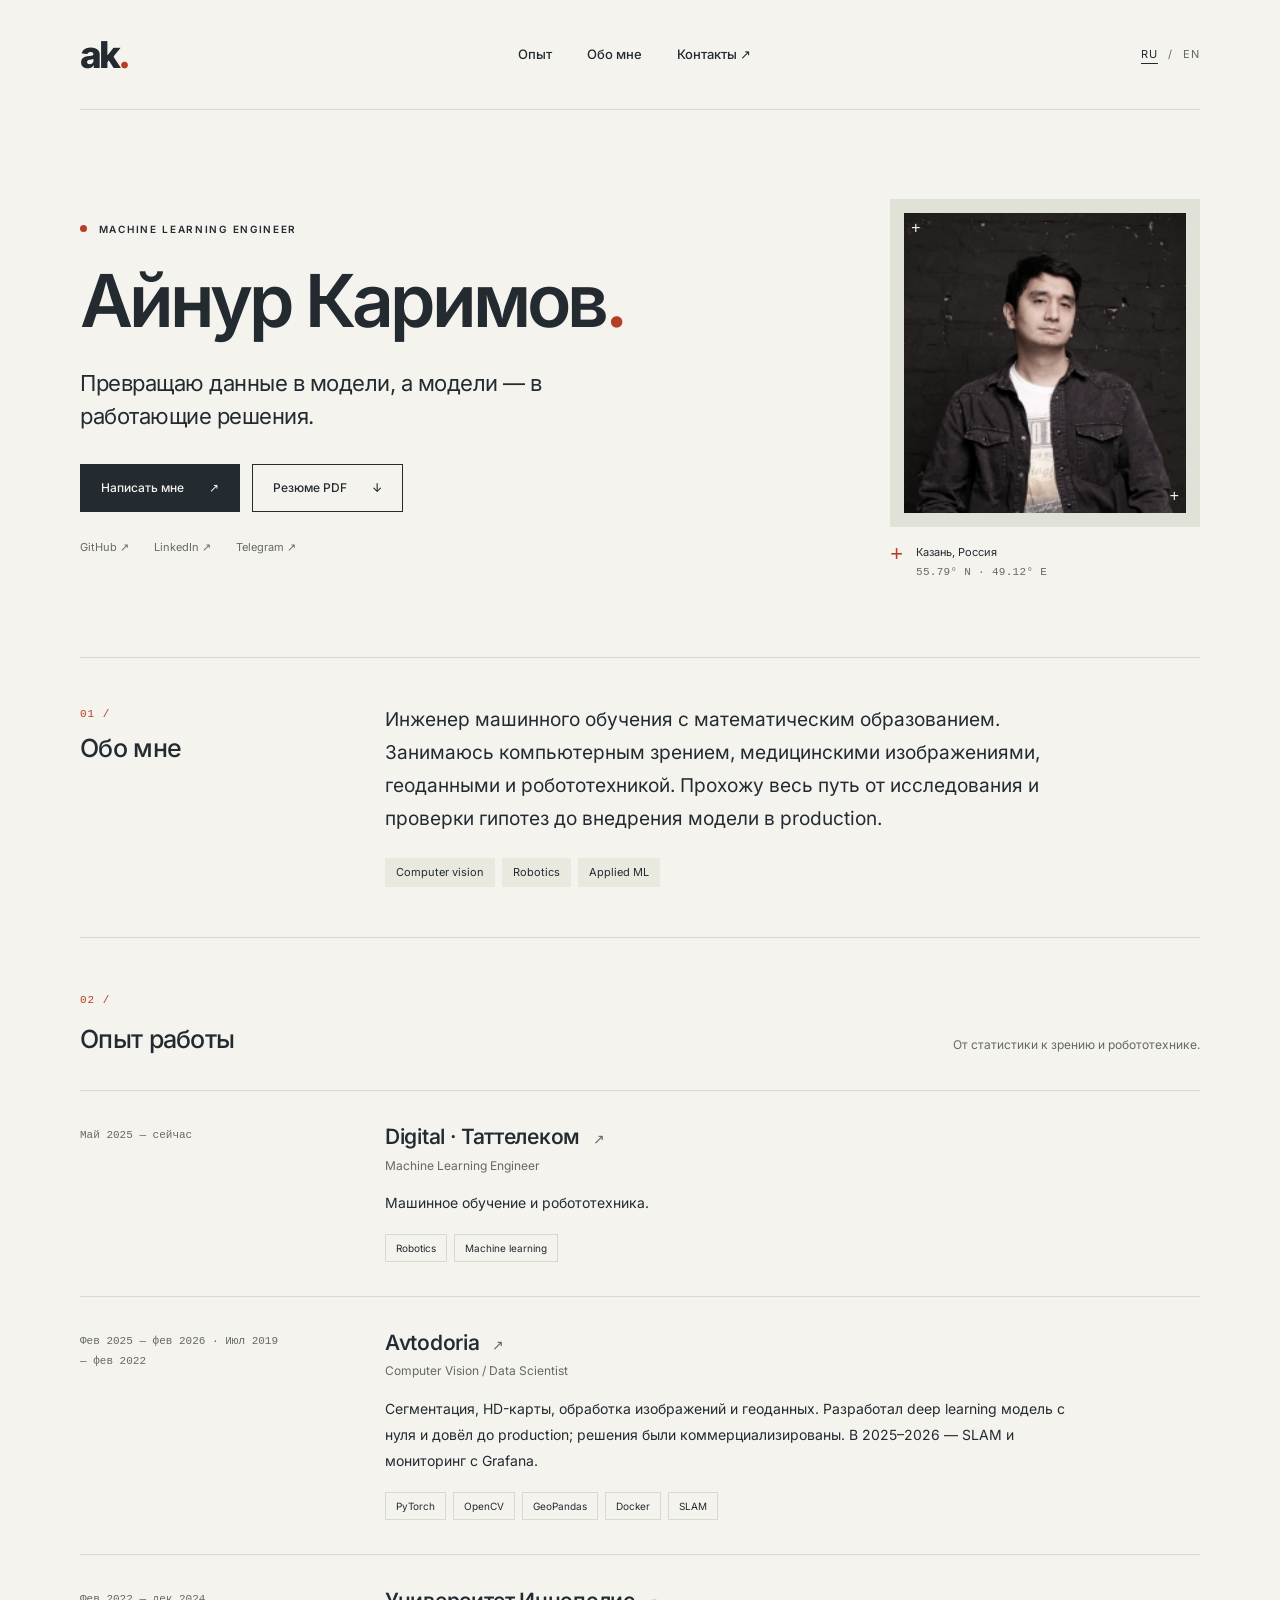
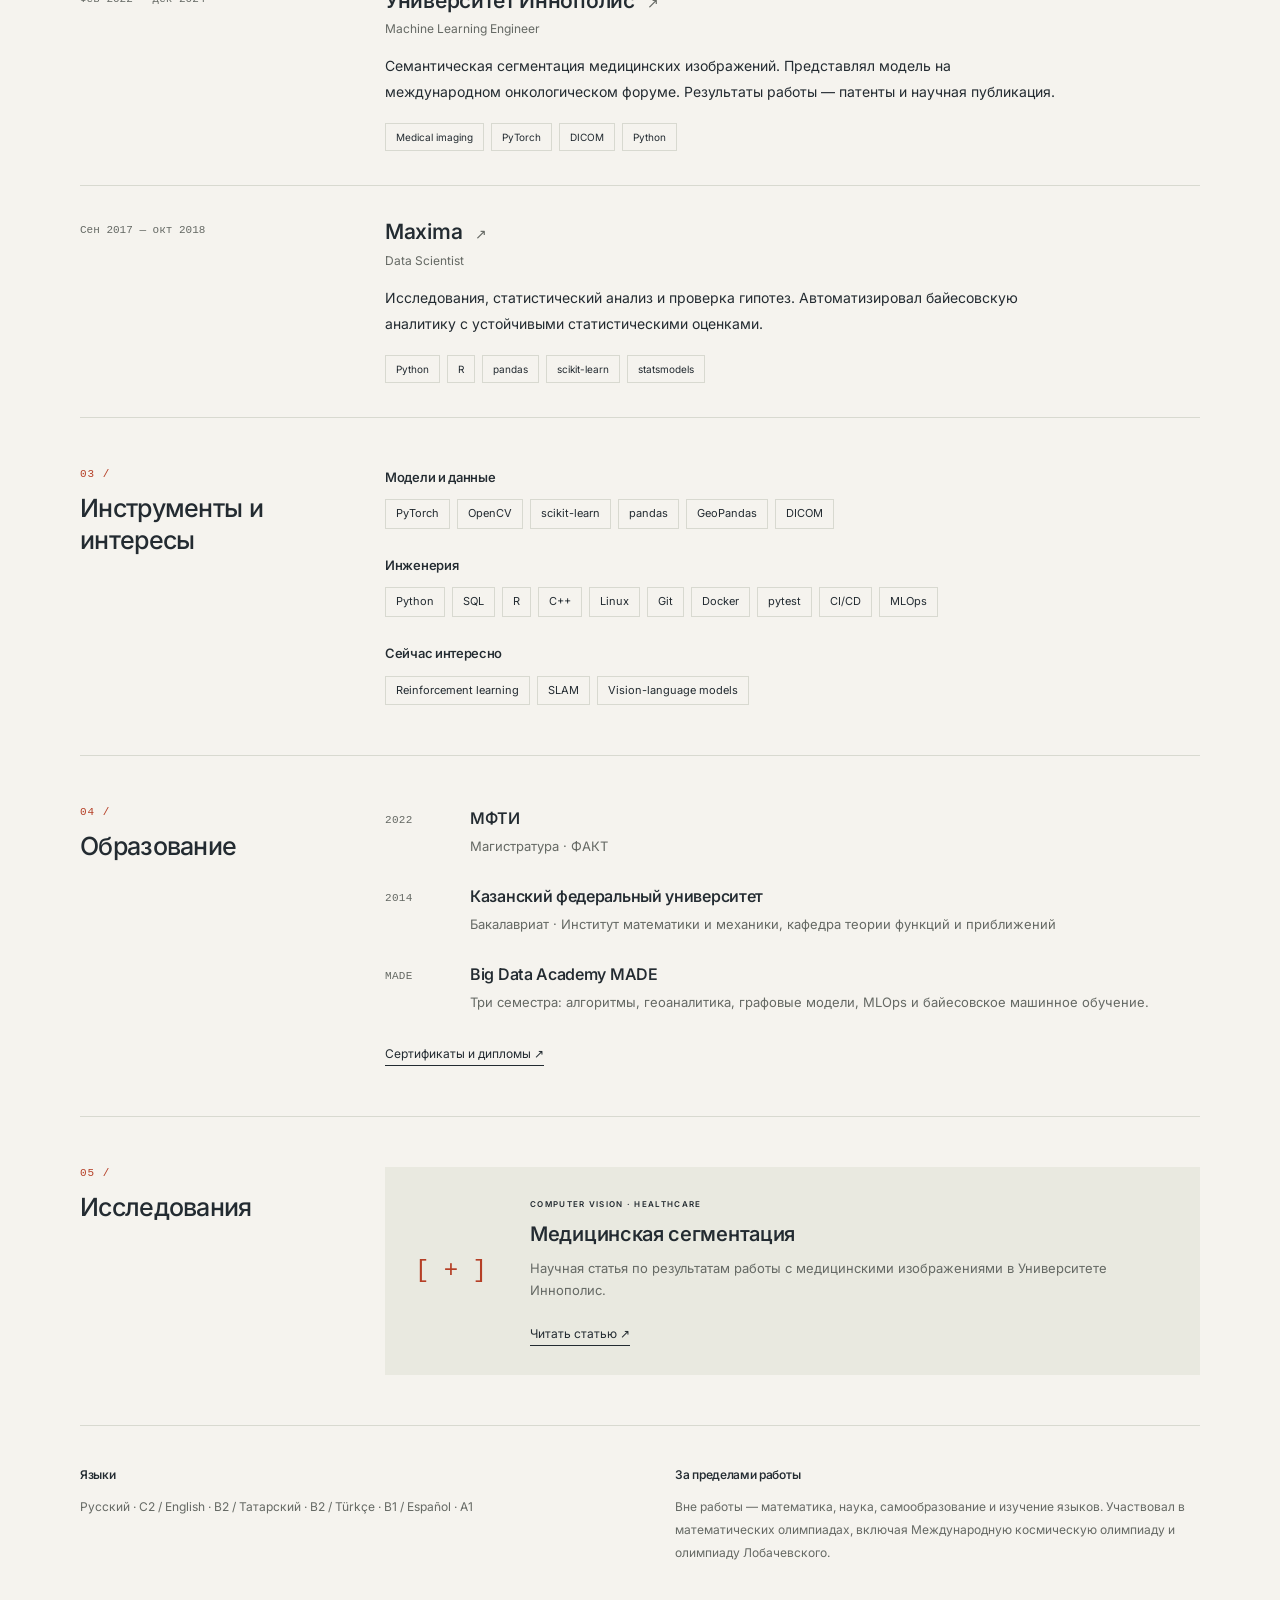
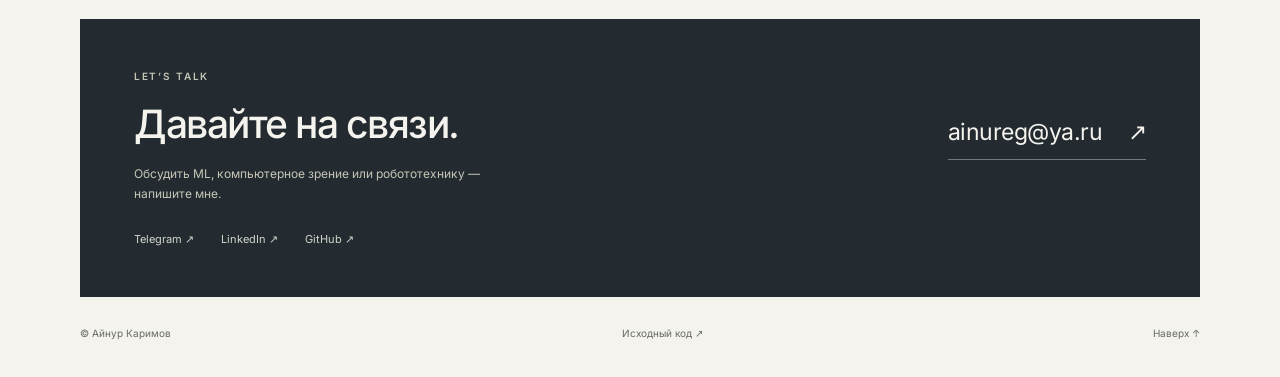
==== index.html @ de77611e "Add bilingual resume website and GitHub Pages deployment" ====
<!doctype html>
<html lang="ru">
<head>
  <meta charset="utf-8">
  <meta name="viewport" content="width=device-width, initial-scale=1">
  <title>Айнур Каримов — Machine Learning Engineer</title>
  <meta name="description" content="Инженер машинного обучения с математическим образованием. Занимаюсь компьютерным зрением, медицинскими изображениями, геоданными и робототехникой. Прохожу весь путь от исследования и проверки гипотез до внедрения модели в production.">
  <meta name="theme-color" content="#f5f3ee">
  <meta property="og:type" content="profile">
  <meta property="og:title" content="Айнур Каримов — Machine Learning Engineer">
  <meta property="og:description" content="Превращаю данные в модели, а модели — в работающие решения.">
  <meta property="og:image" content="https://ainureg.github.io/cv/assets/portrait.jpeg">
  <link rel="icon" href="./assets/favicon.svg" type="image/svg+xml">
  <link rel="alternate" hreflang="ru" href="https://ainureg.github.io/cv/">
  <link rel="alternate" hreflang="en" href="https://ainureg.github.io/cv/en/">
  <link rel="stylesheet" href="./styles.css">
</head>
<body id="top">
  <a class="skip-link" href="#main">Обо мне ↓</a>
  <header class="header wrap">
    <a href="./" class="wordmark" aria-label="Айнур Каримов">ak<span>.</span></a>
    <nav aria-label="Обо мне"><a href="#experience">Опыт</a><a href="#about">Обо мне</a><a href="#contact">Контакты <span aria-hidden="true">↗︎</span></a></nav>
    <div class="language"><a href="./" lang="ru" aria-current="page">RU</a><span>/</span><a href="./en/" lang="en" >EN</a></div>
  </header>
  <main id="main" class="wrap">
    <section class="hero" aria-labelledby="hero-title">
      <div class="hero-main"><p class="eyebrow"><span class="dot"></span> MACHINE LEARNING ENGINEER</p>
        <h1 id="hero-title">Айнур Каримов<span class="accent">.</span></h1>
        <p class="intro">Превращаю данные в модели, а модели — в работающие решения.</p>
        <div class="hero-actions"><a class="button primary" href="mailto:ainureg@ya.ru">Написать мне <span aria-hidden="true">↗︎</span></a><a class="button secondary" href="./assets/ainur-karimov-cv.pdf" download>Резюме PDF <span aria-hidden="true">↓</span></a></div>
        <div class="hero-links"><a href="https://github.com/ainureg" target="_blank" rel="noopener noreferrer">GitHub ↗︎</a><a href="https://www.linkedin.com/in/ainurkarimov" target="_blank" rel="noopener noreferrer">LinkedIn ↗︎</a><a href="https://t.me/ainureg" target="_blank" rel="noopener noreferrer">Telegram ↗︎</a></div>
      </div>
      <figure class="portrait"><div class="portrait-image"><img src="./assets/portrait.jpeg" alt="Айнур Каримов" width="240" height="229" fetchpriority="high"></div><figcaption><span class="small-cross" aria-hidden="true">+</span><span>Казань, Россия</span><span class="mono">55.79° N · 49.12° E</span></figcaption></figure>
    </section>
    <section class="about section-row" id="about"><div class="section-label"><span class="section-number">01 /</span><h2>Обо мне</h2></div><div><p class="about-text">Инженер машинного обучения с математическим образованием. Занимаюсь компьютерным зрением, медицинскими изображениями, геоданными и робототехникой. Прохожу весь путь от исследования и проверки гипотез до внедрения модели в production.</p><div class="tags focus-tags"><span class="tag">Computer vision</span><span class="tag">Robotics</span><span class="tag">Applied ML</span></div></div></section>
    <section class="experience" id="experience"><div class="section-heading"><div><span class="section-number">02 /</span><h2>Опыт работы</h2></div><p>От статистики к зрению и робототехнике.</p></div><div class="jobs"><article class="job">
      <div class="job-date">Май 2025 — сейчас</div>
      <div class="job-body"><h3><a href="https://tattelecom.digital/" target="_blank" rel="noopener noreferrer">Digital · Таттелеком <span aria-hidden="true">↗︎</span></a></h3>
      <p class="role">Machine Learning Engineer</p><p class="job-text">Машинное обучение и робототехника.</p>
      <div class="tags"><span class="tag">Robotics</span><span class="tag">Machine learning</span></div></div></article><article class="job">
      <div class="job-date">Фев 2025 — фев 2026 · Июл 2019 — фев 2022</div>
      <div class="job-body"><h3><a href="https://avtodoria.ru/" target="_blank" rel="noopener noreferrer">Avtodoria <span aria-hidden="true">↗︎</span></a></h3>
      <p class="role">Computer Vision / Data Scientist</p><p class="job-text">Сегментация, HD-карты, обработка изображений и геоданных. Разработал deep learning модель с нуля и довёл до production; решения были коммерциализированы. В 2025–2026 — SLAM и мониторинг с Grafana.</p>
      <div class="tags"><span class="tag">PyTorch</span><span class="tag">OpenCV</span><span class="tag">GeoPandas</span><span class="tag">Docker</span><span class="tag">SLAM</span></div></div></article><article class="job">
      <div class="job-date">Фев 2022 — дек 2024</div>
      <div class="job-body"><h3><a href="https://innopolis.university/en/" target="_blank" rel="noopener noreferrer">Университет Иннополис <span aria-hidden="true">↗︎</span></a></h3>
      <p class="role">Machine Learning Engineer</p><p class="job-text">Семантическая сегментация медицинских изображений. Представлял модель на международном онкологическом форуме. Результаты работы — патенты и научная публикация.</p>
      <div class="tags"><span class="tag">Medical imaging</span><span class="tag">PyTorch</span><span class="tag">DICOM</span><span class="tag">Python</span></div></div></article><article class="job">
      <div class="job-date">Сен 2017 — окт 2018</div>
      <div class="job-body"><h3><a href="http://maxima.life/" target="_blank" rel="noopener noreferrer">Maxima <span aria-hidden="true">↗︎</span></a></h3>
      <p class="role">Data Scientist</p><p class="job-text">Исследования, статистический анализ и проверка гипотез. Автоматизировал байесовскую аналитику с устойчивыми статистическими оценками.</p>
      <div class="tags"><span class="tag">Python</span><span class="tag">R</span><span class="tag">pandas</span><span class="tag">scikit-learn</span><span class="tag">statsmodels</span></div></div></article></div></section>
    <section class="section-row skills"><div class="section-label"><span class="section-number">03 /</span><h2>Инструменты и интересы</h2></div><div><div class="skill-group"><h3>Модели и данные</h3><div class="tags"><span class="tag">PyTorch</span><span class="tag">OpenCV</span><span class="tag">scikit-learn</span><span class="tag">pandas</span><span class="tag">GeoPandas</span><span class="tag">DICOM</span></div></div><div class="skill-group"><h3>Инженерия</h3><div class="tags"><span class="tag">Python</span><span class="tag">SQL</span><span class="tag">R</span><span class="tag">C++</span><span class="tag">Linux</span><span class="tag">Git</span><span class="tag">Docker</span><span class="tag">pytest</span><span class="tag">CI/CD</span><span class="tag">MLOps</span></div></div><div class="skill-group"><h3>Сейчас интересно</h3><div class="tags"><span class="tag">Reinforcement learning</span><span class="tag">SLAM</span><span class="tag">Vision-language models</span></div></div></div></section>
    <section class="section-row education"><div class="section-label"><span class="section-number">04 /</span><h2>Образование</h2></div><div><article class="education-item"><span class="mono">2022</span><div><h3>МФТИ</h3><p>Магистратура · ФАКТ</p></div></article><article class="education-item"><span class="mono">2014</span><div><h3>Казанский федеральный университет</h3><p>Бакалавриат · Институт математики и механики, кафедра теории функций и приближений</p></div></article><article class="education-item"><span class="mono">MADE</span><div><h3>Big Data Academy MADE</h3><p>Три семестра: алгоритмы, геоаналитика, графовые модели, MLOps и байесовское машинное обучение.</p></div></article><a class="text-link" href="https://yadi.sk/d/aSyzcZ44-_l-8w?w=1" target="_blank" rel="noopener noreferrer">Сертификаты и дипломы ↗︎</a></div></section>
    <section class="section-row research"><div class="section-label"><span class="section-number">05 /</span><h2>Исследования</h2></div><a class="research-card" href="https://www.mdpi.com/2077-0383/15/9/3370" target="_blank" rel="noopener noreferrer"><div class="research-symbol" aria-hidden="true">[ + ]</div><div><p class="eyebrow">COMPUTER VISION · HEALTHCARE</p><h3>Медицинская сегментация</h3><p>Научная статья по результатам работы с медицинскими изображениями в Университете Иннополис.</p><span class="text-link">Читать статью ↗︎</span></div></a></section>
    <section class="personal"><div><h3>Языки</h3><p>Русский · C2 / English · B2 / Татарский · B2 / Türkçe · B1 / Español · A1</p></div><div><h3>За пределами работы</h3><p>Вне работы — математика, наука, самообразование и изучение языков. Участвовал в математических олимпиадах, включая Международную космическую олимпиаду и олимпиаду Лобачевского.</p></div></section>
    <section class="contact" id="contact"><div><p class="eyebrow">LET’S TALK</p><h2>Давайте на связи.</h2><p>Обсудить ML, компьютерное зрение или робототехнику — напишите мне.</p></div><a class="contact-email" href="mailto:ainureg@ya.ru">ainureg@ya.ru <span aria-hidden="true">↗︎</span></a><div class="contact-socials"><a href="https://t.me/ainureg" target="_blank" rel="noopener noreferrer">Telegram ↗︎</a><a href="https://www.linkedin.com/in/ainurkarimov" target="_blank" rel="noopener noreferrer">LinkedIn ↗︎</a><a href="https://github.com/ainureg" target="_blank" rel="noopener noreferrer">GitHub ↗︎</a></div></section>
  </main>
  <footer class="footer wrap"><span>© Айнур Каримов</span><a href="https://github.com/ainureg/cv" target="_blank" rel="noopener noreferrer">Исходный код ↗︎</a><a href="#top">Наверх ↑</a></footer>
</body>
</html>
---- styles.css ----
@font-face{font-family:Inter;src:url('./assets/inter-latin.woff2') format('woff2');font-style:normal;font-weight:100 900;font-display:swap;unicode-range:U+0000-00FF,U+0131,U+0152-0153,U+02BB-02BC,U+02C6,U+02DA,U+02DC,U+0304,U+0308,U+0329,U+2000-206F,U+20AC,U+2122,U+2191,U+2193,U+2212,U+2215,U+FEFF,U+FFFD}
@font-face{font-family:Inter;src:url('./assets/inter-cyrillic.woff2') format('woff2');font-style:normal;font-weight:100 900;font-display:swap;unicode-range:U+0301,U+0400-045F,U+0490-0491,U+04B0-04B1,U+2116}
:root{--paper:#f5f3ee;--ink:#232b31;--muted:#656964;--line:#d8d9d0;--accent:#b53f26;--panel:#e9e9e0}*{box-sizing:border-box}html{scroll-behavior:smooth;scroll-padding-top:30px}body{margin:0;background:var(--paper);color:var(--ink);font-family:Inter,Arial,sans-serif;font-size:15px;line-height:1.7;-webkit-font-smoothing:antialiased}a{color:inherit;text-decoration:none}a:focus-visible{outline:2px solid var(--accent);outline-offset:6px}a:hover{color:var(--accent)}::selection{background:#e5c7ad}.wrap{width:min(1120px,calc(100% - 100px));margin-inline:auto}.header{height:110px;display:flex;align-items:center;justify-content:space-between;border-bottom:1px solid var(--line)}.wordmark{font-size:37px;font-weight:800;letter-spacing:-3px;line-height:1}.wordmark span{color:var(--accent)}nav{display:flex;gap:35px;font-size:13px;font-weight:500}.language{display:flex;gap:10px;font-size:11px;letter-spacing:1px;color:var(--muted)}.language [aria-current]{color:var(--ink);border-bottom:1px solid var(--ink)}.hero{display:grid;grid-template-columns:1fr 310px;gap:90px;padding:84px 0 74px;align-items:center}.eyebrow{font-size:10px;font-weight:600;letter-spacing:1.7px;line-height:1.8;margin:0 0 25px}.dot{display:inline-block;background:var(--accent);width:7px;height:7px;border-radius:50%;margin-right:7px;vertical-align:1px}h1{font-size:clamp(48px,5.7vw,78px);line-height:1.05;font-weight:600;letter-spacing:-4px;max-width:620px;margin:0 0 28px}.accent{color:var(--accent)}.intro{font-size:22px;line-height:1.5;letter-spacing:-.5px;max-width:510px;margin:0 0 31px}.hero-actions{display:flex;gap:12px}.button{display:inline-flex;align-items:center;justify-content:space-between;gap:25px;min-height:48px;padding:10px 20px;font-size:12px;font-weight:500;border:1px solid var(--ink)}.primary{background:var(--ink);color:var(--paper)}.primary:hover{background:var(--accent);border-color:var(--accent);color:white}.secondary:hover{border-color:var(--accent)}.hero-links{display:flex;gap:25px;margin-top:26px;font-size:11px;color:var(--muted)}figure{margin:0}.portrait{position:relative;margin-top:5px}.portrait-image{padding:14px;background:#e0e1d7;position:relative}.portrait-image:before,.portrait-image:after{content:'+';position:absolute;color:var(--paper);font:16px monospace;z-index:1}.portrait-image:before{top:21px;left:21px}.portrait-image:after{right:21px;bottom:21px}.portrait img{width:100%;height:300px;display:block;object-fit:cover;object-position:center;filter:saturate(.55)}figcaption{display:grid;grid-template-columns:18px 1fr;gap:0 8px;font-size:11px;padding-top:16px;line-height:1.8}.small-cross{grid-row:span 2;font:22px monospace;color:var(--accent)}.mono{font-family:'Courier New',monospace;font-size:11px;letter-spacing:.3px;color:var(--muted)}.section-row{display:grid;grid-template-columns:250px 1fr;gap:55px;padding:50px 0;border-top:1px solid var(--line)}.section-label{display:flex;flex-direction:column;align-items:flex-start;gap:12px}.section-number{font:11px 'Courier New',monospace;letter-spacing:1px;color:var(--accent)}h2{font-size:25px;letter-spacing:-.7px;font-weight:500;line-height:1.3;margin:0}h3{font-weight:550;font-size:18px;line-height:1.5;letter-spacing:-.3px;margin:0}.about-text{font-size:19px;line-height:1.75;margin:-5px 0 22px;max-width:700px}.tags{display:flex;flex-wrap:wrap;gap:7px}.tag{font-size:10px;line-height:1.6;border:1px solid var(--line);padding:5px 10px}.focus-tags .tag{background:var(--panel);border-color:var(--panel);font-size:11px}.section-heading{display:flex;align-items:flex-end;justify-content:space-between;gap:20px;padding:47px 0 35px;border-top:1px solid var(--line)}.section-heading h2{margin-top:12px}.section-heading p{color:var(--muted);font-size:12px;margin:0}.job{display:grid;grid-template-columns:250px 1fr;gap:55px;padding:30px 0 34px;border-top:1px solid var(--line)}.job-date{font-family:'Courier New',monospace;font-size:11px;line-height:1.8;color:var(--muted);padding-top:5px;max-width:210px}.job h3{font-size:21px}.job h3 span{font-size:14px;color:var(--muted);margin-left:8px}.role{font-size:12px;color:var(--muted);margin:3px 0 14px}.job-text{font-size:14px;line-height:1.85;margin:0 0 18px;max-width:680px}.skill-group+.skill-group{margin-top:27px}.skill-group h3{font-size:13px;margin-bottom:12px}.skill-group .tag{font-size:11px}.education-item{display:grid;grid-template-columns:65px 1fr;gap:20px;margin-bottom:27px}.education-item .mono{padding-top:5px}.education-item h3{font-size:16px}.education-item p{font-size:13px;color:var(--muted);margin:5px 0 0}.text-link{font-size:12px;border-bottom:1px solid var(--ink);padding-bottom:4px}.research-card{display:grid;grid-template-columns:90px 1fr;gap:25px;background:var(--panel);padding:30px}.research-card:hover{color:inherit;outline:1px solid var(--muted)}.research-symbol{font:24px 'Courier New',monospace;color:var(--accent);align-self:center;white-space:nowrap}.research-card .eyebrow{font-size:8px;letter-spacing:1.3px;margin-bottom:8px}.research-card h3{font-size:20px}.research-card p:not(.eyebrow){font-size:13px;color:var(--muted);margin:8px 0 18px}.personal{border-top:1px solid var(--line);display:grid;grid-template-columns:1fr 1fr;gap:70px;padding:40px 0 55px}.personal h3{font-size:12px}.personal p{font-size:12px;color:var(--muted);line-height:1.9;margin-bottom:0}.contact{background:var(--ink);color:var(--paper);padding:48px 54px;display:grid;grid-template-columns:1fr auto;align-items:center;gap:25px 45px}.contact .eyebrow{color:#c6c6b7;margin-bottom:14px}.contact h2{font-size:39px;letter-spacing:-1.5px}.contact p:not(.eyebrow){font-size:12px;color:#c6c6b7;max-width:390px;margin:14px 0 0}.contact-email{font-size:23px;letter-spacing:-.5px;border-bottom:1px solid #747a7a;padding-bottom:7px}.contact-email:hover{color:#f3ba9d}.contact-email span{margin-left:20px}.contact-socials{grid-column:1 / -1;display:flex;gap:27px;font-size:11px;color:#d3d4cb}.footer{display:flex;justify-content:space-between;padding-block:28px 35px;font-size:10px;color:var(--muted)}.skip-link{position:absolute;top:-100px;left:20px;padding:10px;background:var(--ink);color:white;z-index:2}.skip-link:focus{top:10px}
@media(min-width:1200px){h1{max-width:550px}}
@media(max-width:950px){.wrap{width:calc(100% - 60px)}.hero{grid-template-columns:1fr 250px;gap:40px;padding:60px 0}h1{font-size:58px;letter-spacing:-3px}.intro{font-size:19px}.portrait img{height:270px}.section-row,.job{grid-template-columns:200px 1fr;gap:35px}.contact{padding:35px;grid-template-columns:1fr}.contact-email{justify-self:start}.contact-socials{grid-column:auto}.research-card{grid-template-columns:1fr}.research-symbol{display:none}.section-heading p{max-width:200px;text-align:right}}
@media(max-width:640px){.wrap{width:calc(100% - 40px)}.header{height:80px}nav{gap:16px;font-size:11px}nav a:nth-child(2){display:none}.wordmark{font-size:31px}.language{font-size:10px;gap:6px}.hero{grid-template-columns:1fr;gap:35px;padding:45px 0}.hero-main .eyebrow{font-size:9px}h1{font-size:58px;max-width:370px}.intro{font-size:20px}.hero-actions{gap:8px}.button{font-size:11px;padding:10px 15px;gap:17px}.portrait{display:grid;grid-template-columns:120px 1fr;align-items:end;gap:20px}.portrait-image{padding:6px}.portrait img{height:120px}.portrait-image:before,.portrait-image:after{display:none}figcaption{padding-bottom:8px}.section-row{grid-template-columns:1fr;gap:27px;padding:35px 0}.section-label{flex-direction:row;align-items:baseline;gap:12px}h2{font-size:23px}.about-text{font-size:17px}.section-heading{padding-top:35px;display:block}.section-heading p{text-align:left;margin-top:14px;max-width:none}.job{grid-template-columns:1fr;gap:10px;padding:24px 0}.job-date{max-width:none}.job h3{font-size:20px}.job-text{font-size:13px}.education-item{grid-template-columns:50px 1fr;gap:15px}.research-card{padding:24px}.personal{grid-template-columns:1fr;gap:24px;padding:30px 0 35px}.contact{padding:30px 24px;gap:24px}.contact h2{font-size:34px}.contact-email{font-size:21px}.footer{flex-wrap:wrap;gap:12px;font-size:9px}.hero-links{gap:22px}}
@media(prefers-reduced-motion:reduce){html{scroll-behavior:auto}}
@media print{body{background:white;font-size:11px}.wrap{width:100%}.header,.hero-actions,.hero-links,.language,.footer,.contact,.skip-link{display:none}.hero{padding:10px 0 25px;grid-template-columns:1fr 160px;gap:25px}h1{font-size:40px}.intro{font-size:16px}.portrait img{height:150px}.section-row,.job{grid-template-columns:160px 1fr;gap:20px;padding:20px 0}.section-heading{padding:20px 0}.section-heading p{display:none}.about-text{font-size:13px}.job{break-inside:avoid}.job-text{font-size:11px}.research-card{padding:15px}.personal{padding:20px 0}h2{font-size:20px}.tag{font-size:9px;padding:2px 6px}}
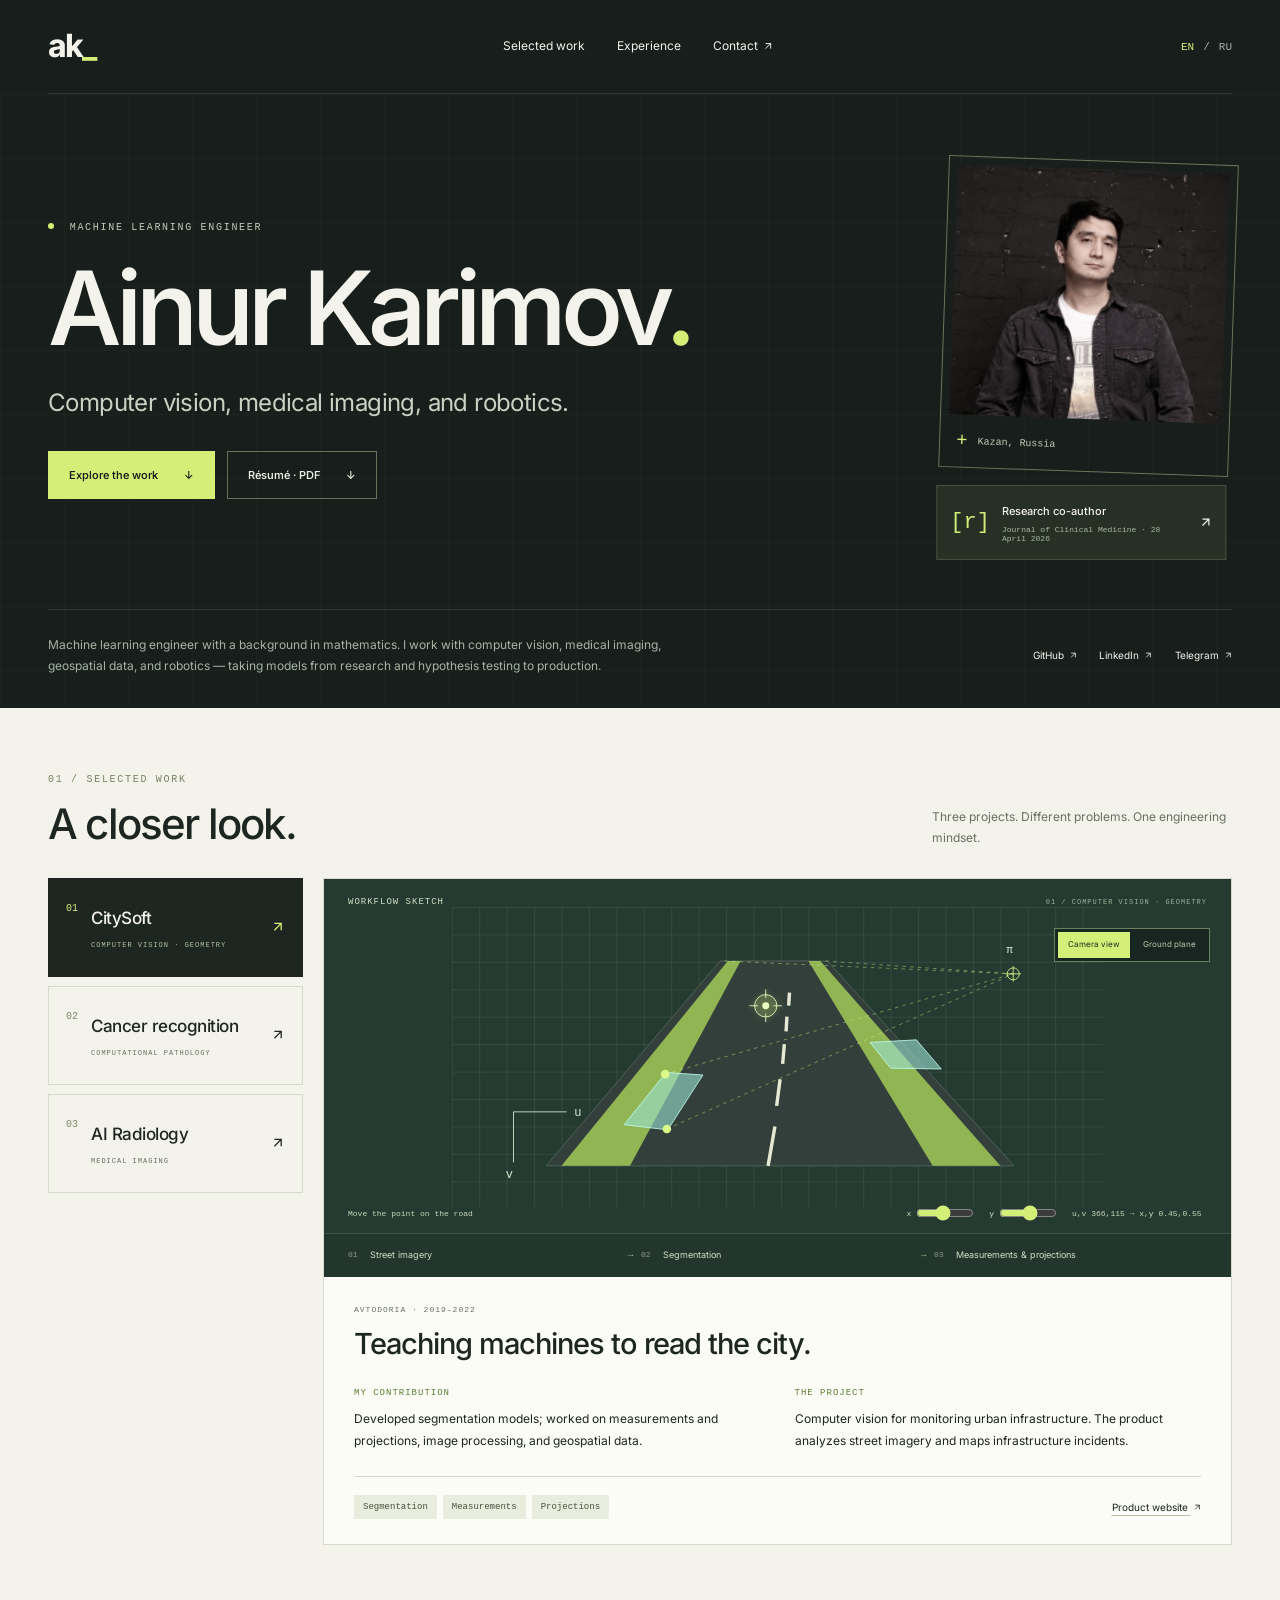
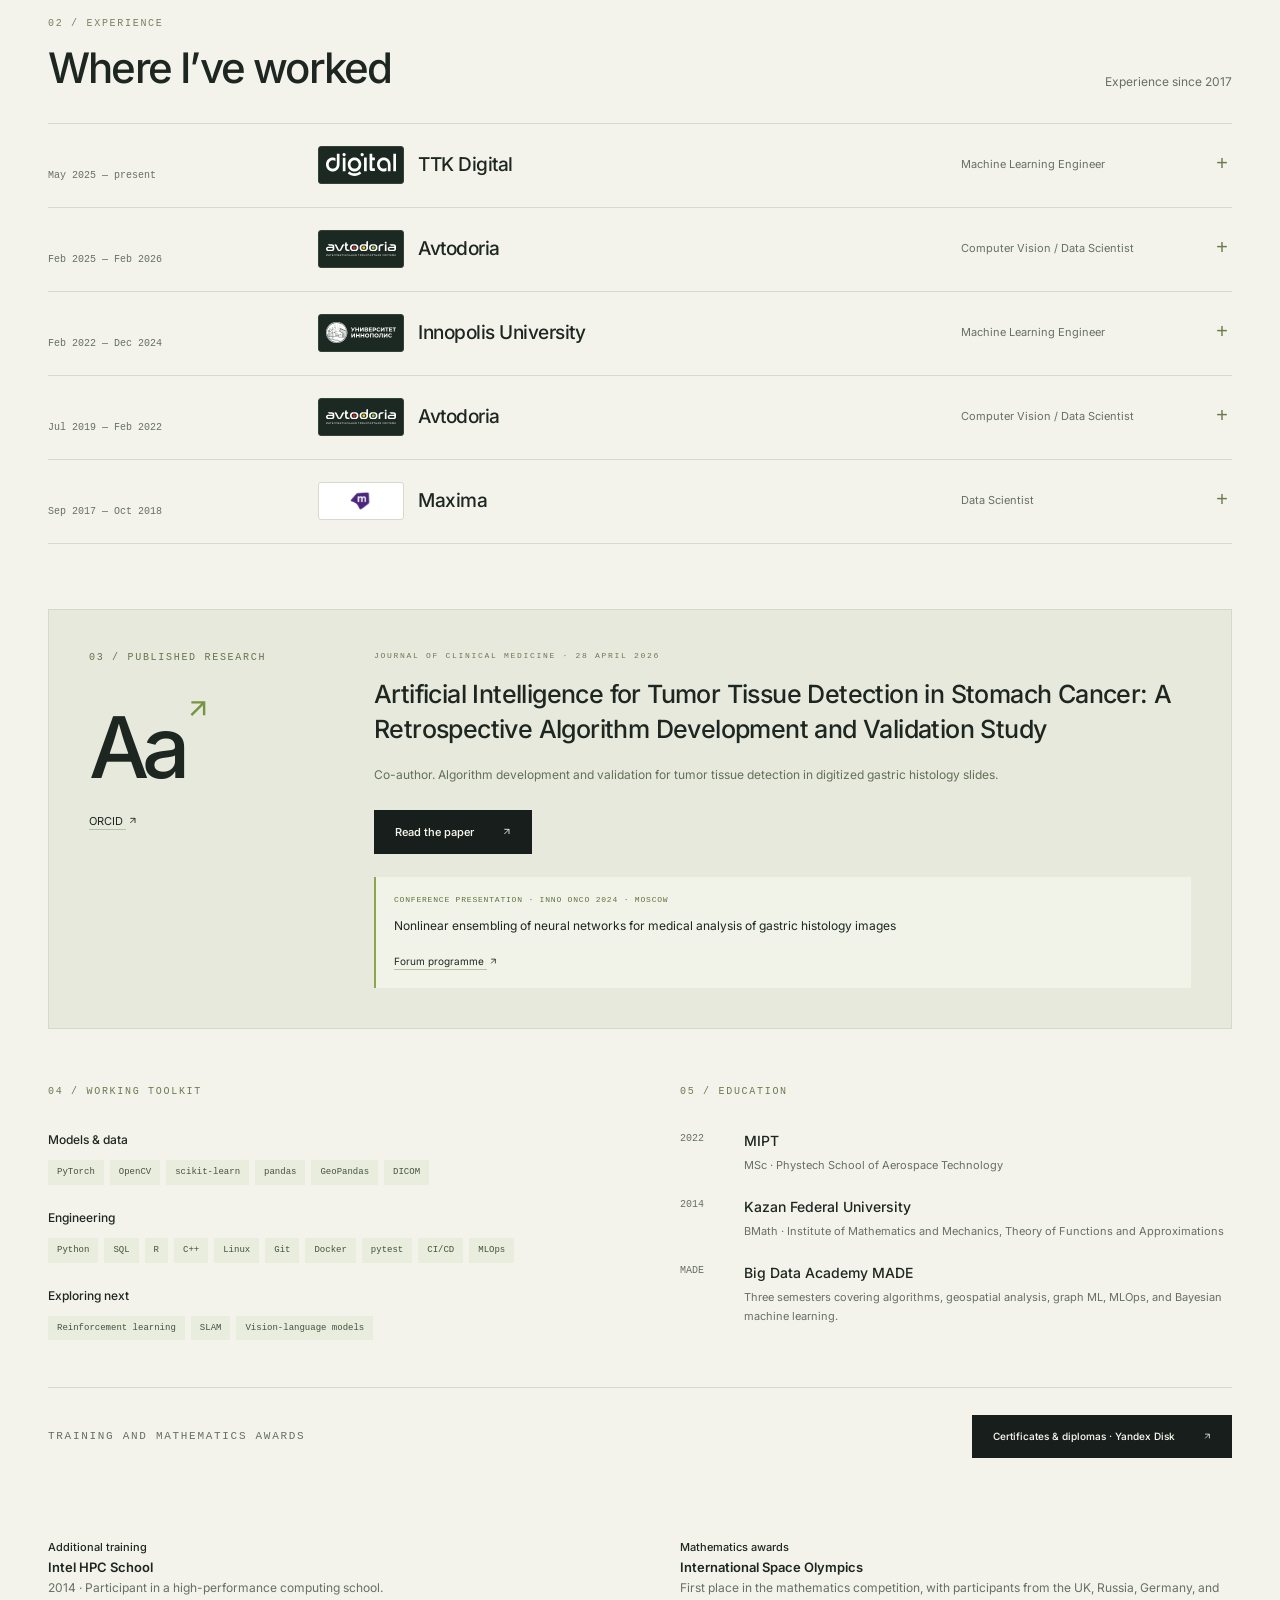
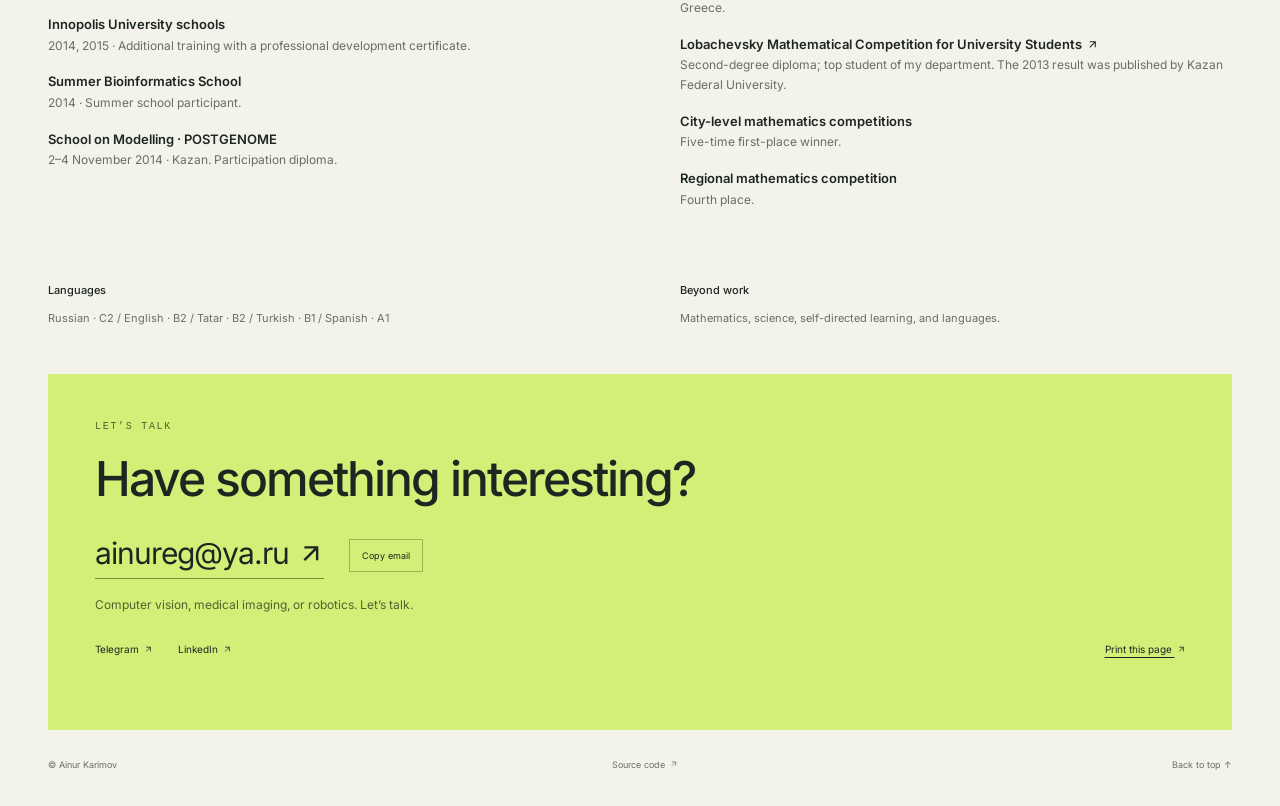
==== commit 7866af45: "Publish resume from d42f089e06e77a5aed71e868e08172740fb66063" ====
--- a/index.html
+++ b/index.html
@@ -1,61 +1,74 @@
 <!doctype html>
-<html lang="ru">
+<html lang="en">
 <head>
-  <meta charset="utf-8">
-  <meta name="viewport" content="width=device-width, initial-scale=1">
-  <title>Айнур Каримов — Machine Learning Engineer</title>
-  <meta name="description" content="Инженер машинного обучения с математическим образованием. Занимаюсь компьютерным зрением, медицинскими изображениями, геоданными и робототехникой. Прохожу весь путь от исследования и проверки гипотез до внедрения модели в production.">
-  <meta name="theme-color" content="#f5f3ee">
-  <meta property="og:type" content="profile">
-  <meta property="og:title" content="Айнур Каримов — Machine Learning Engineer">
-  <meta property="og:description" content="Превращаю данные в модели, а модели — в работающие решения.">
-  <meta property="og:image" content="https://ainureg.github.io/cv/assets/portrait.jpeg">
-  <link rel="icon" href="./assets/favicon.svg" type="image/svg+xml">
-  <link rel="alternate" hreflang="ru" href="https://ainureg.github.io/cv/">
-  <link rel="alternate" hreflang="en" href="https://ainureg.github.io/cv/en/">
-  <link rel="stylesheet" href="./styles.css">
+  <meta charset="utf-8"><meta name="viewport" content="width=device-width, initial-scale=1">
+  <title>Ainur Karimov — Machine Learning Engineer</title><meta name="description" content="Machine learning engineer with a background in mathematics. I work with computer vision, medical imaging, geospatial data, and robotics — taking models from research and hypothesis testing to production."><meta name="theme-color" content="#171e1b">
+  <meta property="og:type" content="profile"><meta property="og:title" content="Ainur Karimov — Machine Learning Engineer"><meta property="og:description" content="Computer vision, medical imaging, and robotics."><meta property="og:image" content="https://ainureg.github.io/cv/assets/portrait.jpeg">
+  <link rel="icon" href="./assets/favicon.svg" type="image/svg+xml"><link rel="canonical" href="https://ainureg.github.io/cv/">
+  <link rel="alternate" hreflang="x-default" href="https://ainureg.github.io/cv/"><link rel="alternate" hreflang="en" href="https://ainureg.github.io/cv/"><link rel="alternate" hreflang="ru" href="https://ainureg.github.io/cv/ru/">
+  <link rel="stylesheet" href="./styles.css"><script src="./app.js" defer></script>
 </head>
 <body id="top">
-  <a class="skip-link" href="#main">Обо мне ↓</a>
-  <header class="header wrap">
-    <a href="./" class="wordmark" aria-label="Айнур Каримов">ak<span>.</span></a>
-    <nav aria-label="Обо мне"><a href="#experience">Опыт</a><a href="#about">Обо мне</a><a href="#contact">Контакты <span aria-hidden="true">↗︎</span></a></nav>
-    <div class="language"><a href="./" lang="ru" aria-current="page">RU</a><span>/</span><a href="./en/" lang="en" >EN</a></div>
-  </header>
-  <main id="main" class="wrap">
-    <section class="hero" aria-labelledby="hero-title">
-      <div class="hero-main"><p class="eyebrow"><span class="dot"></span> MACHINE LEARNING ENGINEER</p>
-        <h1 id="hero-title">Айнур Каримов<span class="accent">.</span></h1>
-        <p class="intro">Превращаю данные в модели, а модели — в работающие решения.</p>
-        <div class="hero-actions"><a class="button primary" href="mailto:ainureg@ya.ru">Написать мне <span aria-hidden="true">↗︎</span></a><a class="button secondary" href="./assets/ainur-karimov-cv.pdf" download>Резюме PDF <span aria-hidden="true">↓</span></a></div>
-        <div class="hero-links"><a href="https://github.com/ainureg" target="_blank" rel="noopener noreferrer">GitHub ↗︎</a><a href="https://www.linkedin.com/in/ainurkarimov" target="_blank" rel="noopener noreferrer">LinkedIn ↗︎</a><a href="https://t.me/ainureg" target="_blank" rel="noopener noreferrer">Telegram ↗︎</a></div>
-      </div>
-      <figure class="portrait"><div class="portrait-image"><img src="./assets/portrait.jpeg" alt="Айнур Каримов" width="240" height="229" fetchpriority="high"></div><figcaption><span class="small-cross" aria-hidden="true">+</span><span>Казань, Россия</span><span class="mono">55.79° N · 49.12° E</span></figcaption></figure>
-    </section>
-    <section class="about section-row" id="about"><div class="section-label"><span class="section-number">01 /</span><h2>Обо мне</h2></div><div><p class="about-text">Инженер машинного обучения с математическим образованием. Занимаюсь компьютерным зрением, медицинскими изображениями, геоданными и робототехникой. Прохожу весь путь от исследования и проверки гипотез до внедрения модели в production.</p><div class="tags focus-tags"><span class="tag">Computer vision</span><span class="tag">Robotics</span><span class="tag">Applied ML</span></div></div></section>
-    <section class="experience" id="experience"><div class="section-heading"><div><span class="section-number">02 /</span><h2>Опыт работы</h2></div><p>От статистики к зрению и робототехнике.</p></div><div class="jobs"><article class="job">
-      <div class="job-date">Май 2025 — сейчас</div>
-      <div class="job-body"><h3><a href="https://tattelecom.digital/" target="_blank" rel="noopener noreferrer">Digital · Таттелеком <span aria-hidden="true">↗︎</span></a></h3>
-      <p class="role">Machine Learning Engineer</p><p class="job-text">Машинное обучение и робототехника.</p>
-      <div class="tags"><span class="tag">Robotics</span><span class="tag">Machine learning</span></div></div></article><article class="job">
-      <div class="job-date">Фев 2025 — фев 2026 · Июл 2019 — фев 2022</div>
-      <div class="job-body"><h3><a href="https://avtodoria.ru/" target="_blank" rel="noopener noreferrer">Avtodoria <span aria-hidden="true">↗︎</span></a></h3>
-      <p class="role">Computer Vision / Data Scientist</p><p class="job-text">Сегментация, HD-карты, обработка изображений и геоданных. Разработал deep learning модель с нуля и довёл до production; решения были коммерциализированы. В 2025–2026 — SLAM и мониторинг с Grafana.</p>
-      <div class="tags"><span class="tag">PyTorch</span><span class="tag">OpenCV</span><span class="tag">GeoPandas</span><span class="tag">Docker</span><span class="tag">SLAM</span></div></div></article><article class="job">
-      <div class="job-date">Фев 2022 — дек 2024</div>
-      <div class="job-body"><h3><a href="https://innopolis.university/en/" target="_blank" rel="noopener noreferrer">Университет Иннополис <span aria-hidden="true">↗︎</span></a></h3>
-      <p class="role">Machine Learning Engineer</p><p class="job-text">Семантическая сегментация медицинских изображений. Представлял модель на международном онкологическом форуме. Результаты работы — патенты и научная публикация.</p>
-      <div class="tags"><span class="tag">Medical imaging</span><span class="tag">PyTorch</span><span class="tag">DICOM</span><span class="tag">Python</span></div></div></article><article class="job">
-      <div class="job-date">Сен 2017 — окт 2018</div>
-      <div class="job-body"><h3><a href="http://maxima.life/" target="_blank" rel="noopener noreferrer">Maxima <span aria-hidden="true">↗︎</span></a></h3>
-      <p class="role">Data Scientist</p><p class="job-text">Исследования, статистический анализ и проверка гипотез. Автоматизировал байесовскую аналитику с устойчивыми статистическими оценками.</p>
-      <div class="tags"><span class="tag">Python</span><span class="tag">R</span><span class="tag">pandas</span><span class="tag">scikit-learn</span><span class="tag">statsmodels</span></div></div></article></div></section>
-    <section class="section-row skills"><div class="section-label"><span class="section-number">03 /</span><h2>Инструменты и интересы</h2></div><div><div class="skill-group"><h3>Модели и данные</h3><div class="tags"><span class="tag">PyTorch</span><span class="tag">OpenCV</span><span class="tag">scikit-learn</span><span class="tag">pandas</span><span class="tag">GeoPandas</span><span class="tag">DICOM</span></div></div><div class="skill-group"><h3>Инженерия</h3><div class="tags"><span class="tag">Python</span><span class="tag">SQL</span><span class="tag">R</span><span class="tag">C++</span><span class="tag">Linux</span><span class="tag">Git</span><span class="tag">Docker</span><span class="tag">pytest</span><span class="tag">CI/CD</span><span class="tag">MLOps</span></div></div><div class="skill-group"><h3>Сейчас интересно</h3><div class="tags"><span class="tag">Reinforcement learning</span><span class="tag">SLAM</span><span class="tag">Vision-language models</span></div></div></div></section>
-    <section class="section-row education"><div class="section-label"><span class="section-number">04 /</span><h2>Образование</h2></div><div><article class="education-item"><span class="mono">2022</span><div><h3>МФТИ</h3><p>Магистратура · ФАКТ</p></div></article><article class="education-item"><span class="mono">2014</span><div><h3>Казанский федеральный университет</h3><p>Бакалавриат · Институт математики и механики, кафедра теории функций и приближений</p></div></article><article class="education-item"><span class="mono">MADE</span><div><h3>Big Data Academy MADE</h3><p>Три семестра: алгоритмы, геоаналитика, графовые модели, MLOps и байесовское машинное обучение.</p></div></article><a class="text-link" href="https://yadi.sk/d/aSyzcZ44-_l-8w?w=1" target="_blank" rel="noopener noreferrer">Сертификаты и дипломы ↗︎</a></div></section>
-    <section class="section-row research"><div class="section-label"><span class="section-number">05 /</span><h2>Исследования</h2></div><a class="research-card" href="https://www.mdpi.com/2077-0383/15/9/3370" target="_blank" rel="noopener noreferrer"><div class="research-symbol" aria-hidden="true">[ + ]</div><div><p class="eyebrow">COMPUTER VISION · HEALTHCARE</p><h3>Медицинская сегментация</h3><p>Научная статья по результатам работы с медицинскими изображениями в Университете Иннополис.</p><span class="text-link">Читать статью ↗︎</span></div></a></section>
-    <section class="personal"><div><h3>Языки</h3><p>Русский · C2 / English · B2 / Татарский · B2 / Türkçe · B1 / Español · A1</p></div><div><h3>За пределами работы</h3><p>Вне работы — математика, наука, самообразование и изучение языков. Участвовал в математических олимпиадах, включая Международную космическую олимпиаду и олимпиаду Лобачевского.</p></div></section>
-    <section class="contact" id="contact"><div><p class="eyebrow">LET’S TALK</p><h2>Давайте на связи.</h2><p>Обсудить ML, компьютерное зрение или робототехнику — напишите мне.</p></div><a class="contact-email" href="mailto:ainureg@ya.ru">ainureg@ya.ru <span aria-hidden="true">↗︎</span></a><div class="contact-socials"><a href="https://t.me/ainureg" target="_blank" rel="noopener noreferrer">Telegram ↗︎</a><a href="https://www.linkedin.com/in/ainurkarimov" target="_blank" rel="noopener noreferrer">LinkedIn ↗︎</a><a href="https://github.com/ainureg" target="_blank" rel="noopener noreferrer">GitHub ↗︎</a></div></section>
+  <a class="skip-link" href="#main">Profile ↓</a>
+  <div class="header-shell">
+    <header class="header wrap"><a href="./" class="wordmark" aria-label="Ainur Karimov">ak<span>_</span></a><nav aria-label="Profile"><a href="#projects">Selected work</a><a href="#experience">Experience</a><a href="#contact">Contact <svg class="external-arrow" viewBox="0 0 16 16" aria-hidden="true" focusable="false"><path d="M4 12 12 4M4 4h8v8"/></svg></a></nav><div class="language"><a href="./" lang="en" hreflang="en" aria-current="page">EN</a><span>/</span><a href="./ru/" lang="ru" hreflang="ru">RU</a></div></header>
+  </div>
+  <main id="main">
+  <div class="hero-shell">
+      <section class="hero wrap" aria-labelledby="hero-title"><div class="hero-main"><p class="eyebrow"><span class="dot"></span> Machine Learning Engineer</p><h1 id="hero-title">Ainur Karimov<span class="accent">.</span></h1><p class="intro">Computer vision, medical imaging, and robotics.</p><div class="hero-actions"><a class="button primary" href="#projects">Explore the work <span aria-hidden="true">↓</span></a><a class="button secondary" href="./assets/ainur-karimov-cv.pdf" download>Résumé · PDF <span aria-hidden="true">↓</span></a></div></div><aside class="hero-aside"><figure class="portrait"><img src="./assets/portrait.jpeg" alt="Ainur Karimov" width="240" height="229" fetchpriority="high"><figcaption><span class="portrait-corner" aria-hidden="true">+</span><span>Kazan, Russia</span></figcaption></figure><a class="research-badge" href="#research"><span class="badge-icon" aria-hidden="true">[r]</span><span><strong>Research co-author</strong><small>Journal of Clinical Medicine · 28 April 2026</small></span><span aria-hidden="true"><svg class="external-arrow" viewBox="0 0 16 16" aria-hidden="true" focusable="false"><path d="M4 12 12 4M4 4h8v8"/></svg></span></a></aside></section>
+      <div class="hero-bottom wrap"><p>Machine learning engineer with a background in mathematics. I work with computer vision, medical imaging, geospatial data, and robotics — taking models from research and hypothesis testing to production.</p><div class="hero-links"><a href="https://github.com/ainureg" target="_blank" rel="noopener noreferrer">GitHub <svg class="external-arrow" viewBox="0 0 16 16" aria-hidden="true" focusable="false"><path d="M4 12 12 4M4 4h8v8"/></svg></a><a href="https://www.linkedin.com/in/ainurkarimov" target="_blank" rel="noopener noreferrer">LinkedIn <svg class="external-arrow" viewBox="0 0 16 16" aria-hidden="true" focusable="false"><path d="M4 12 12 4M4 4h8v8"/></svg></a><a href="https://t.me/ainureg" target="_blank" rel="noopener noreferrer">Telegram <svg class="external-arrow" viewBox="0 0 16 16" aria-hidden="true" focusable="false"><path d="M4 12 12 4M4 4h8v8"/></svg></a></div></div>
+  </div>
+  <div class="body-content wrap">
+    <section class="projects" id="projects"><div class="section-heading"><div><p class="eyebrow">01 / Selected work</p><h2>A closer look.</h2></div><p>Three projects. Different problems. One engineering mindset.</p></div><div class="case-explorer"><div class="case-tabs" role="tablist" aria-orientation="vertical" aria-label="A closer look."><button type="button" role="tab" id="tab-citysoft" aria-controls="case-citysoft" aria-selected="true" tabindex="0" data-case="citysoft"><span class="case-number">01</span><span><strong>CitySoft</strong><small>COMPUTER VISION · GEOMETRY</small></span><span class="case-arrow" aria-hidden="true"><svg class="external-arrow" viewBox="0 0 16 16" aria-hidden="true" focusable="false"><path d="M4 12 12 4M4 4h8v8"/></svg></span></button><button type="button" role="tab" id="tab-cancer" aria-controls="case-cancer" aria-selected="false" tabindex="-1" data-case="cancer"><span class="case-number">02</span><span><strong>Cancer recognition</strong><small>COMPUTATIONAL PATHOLOGY</small></span><span class="case-arrow" aria-hidden="true"><svg class="external-arrow" viewBox="0 0 16 16" aria-hidden="true" focusable="false"><path d="M4 12 12 4M4 4h8v8"/></svg></span></button><button type="button" role="tab" id="tab-radiology" aria-controls="case-radiology" aria-selected="false" tabindex="-1" data-case="radiology"><span class="case-number">03</span><span><strong>AI Radiology</strong><small>MEDICAL IMAGING</small></span><span class="case-arrow" aria-hidden="true"><svg class="external-arrow" viewBox="0 0 16 16" aria-hidden="true" focusable="false"><path d="M4 12 12 4M4 4h8v8"/></svg></span></button></div><div class="case-stage"><article class="case-panel" role="tabpanel" id="case-citysoft" aria-labelledby="tab-citysoft" tabindex="0">
+            <div class="case-visual visual-citysoft"><div class="visual-topline"><span>Workflow sketch</span><span class="visual-coordinates" aria-hidden="true">01 / COMPUTER VISION · GEOMETRY</span></div><svg class="work-visual road-visual" viewBox="0 0 760 350" fill="none" aria-hidden="true">
+<defs><pattern id="city-grid" width="32" height="32" patternUnits="userSpaceOnUse"><path d="M32 0H0V32" stroke="#a7bfad" stroke-opacity=".25"/></pattern></defs>
+<rect width="760" height="350" fill="url(#city-grid)"/>
+<g class="camera-scene"><path d="M110 302 313 63H438L656 302Z" fill="#323f3a" stroke="#52695d"/><path d="M128 302 322 63H337L208 302Z" fill="#c6f561" fill-opacity=".65"/><path d="M561 302 416 63H430L640 302Z" fill="#c6f561" fill-opacity=".65"/><path d="M369 302 377 256M379 232 383 201M386 183 388 160M390 145 391 128M393 115 394 100" stroke="#e5e9d4" stroke-width="4"/>
+<path d="m201 254 49-61 43 3-41 64Z" fill="#9ce2d3" fill-opacity=".6" stroke="#bdf9e7"/><path d="m488 158 24 30 59 1-29-34Z" fill="#9ce2d3" fill-opacity=".6" stroke="#bdf9e7"/>
+<path d="M249 195 655 78M251 259 655 78M318 63 655 78M436 63 655 78" stroke="#daf988" stroke-opacity=".5" stroke-dasharray="4 5"/>
+<circle cx="249" cy="195" r="5" fill="#daf988"/><circle cx="251" cy="259" r="5" fill="#daf988"/><circle cx="655" cy="78" r="7" stroke="#daf988"/><path d="M646 78h18m-9-9v18" stroke="#daf988"/>
+<path d="M72 239v59M72 239h62" stroke="#dce8d4"/><text x="63" y="316" fill="#dce8d4" font-size="14" font-family="monospace">v</text><text x="143" y="244" fill="#dce8d4" font-size="14" font-family="monospace">u</text><text x="647" y="54" fill="#dce8d4" font-size="13" font-family="monospace">π</text></g>
+<g class="ground-scene"><path d="M230 35H520V312H230Z" fill="#323f3a" stroke="#52695d"/><path d="M247 35H260V312H247ZM492 35H505V312H492Z" fill="#c6f561" fill-opacity=".65"/><path d="M376 35V312" stroke="#e5e9d4" stroke-dasharray="24 18" stroke-width="4"/><path d="M278 160h44v62h-44ZM433 75h47v36h-47Z" fill="#9ce2d3" fill-opacity=".6" stroke="#bdf9e7"/><path d="M278 242h44m-44-7v14m44-14v14M338 160v62m-7-62h14m-14 62h14" stroke="#daf988"/><text x="286" y="266" fill="#daf988" font-size="14" font-family="monospace">Δx</text><text x="350" y="195" fill="#daf988" font-size="14" font-family="monospace">Δy</text><path d="M72 239v59M72 239h62" stroke="#dce8d4"/><text x="63" y="316" fill="#dce8d4" font-size="14" font-family="monospace">y</text><text x="143" y="244" fill="#dce8d4" font-size="14" font-family="monospace">x</text><path d="M570 170h80m-15-15 15 15-15 15" stroke="#daf988"/><text x="573" y="150" fill="#daf988" font-size="14" font-family="monospace">H(u,v)</text></g>
+<g class="projection-marker" pointer-events="none"><circle r="13" fill="#d4ef78" fill-opacity=".15" stroke="#edffc3"/><circle r="4" fill="#edffc3"/><path d="M-19 0h10m18 0h10M0-19v10m0 18v10" stroke="#edffc3"/></g></svg>
+<div class="view-control" role="group" aria-label="Workflow sketch"><button type="button" aria-pressed="true" data-view="camera">Camera view</button><button type="button" aria-pressed="false" data-view="ground">Ground plane</button></div><div class="projection-controls"><span>Move the point on the road</span><label>x <input type="range" min="0" max="100" value="45" data-axis="x" aria-label="x"></label><label>y <input type="range" min="0" max="100" value="55" data-axis="y" aria-label="y"></label><output class="projection-readout"></output></div><ol class="pipeline"><li><span>01</span>Street imagery</li><li><span>02</span>Segmentation</li><li><span>03</span>Measurements &amp; projections</li></ol></div>
+            <div class="case-content"><p class="eyebrow">Avtodoria · 2019–2022</p><h3>Teaching machines to read the city.</h3><div class="case-columns"><div><h4>My contribution</h4><p>Developed segmentation models; worked on measurements and projections, image processing, and geospatial data.</p></div><div><h4>The project</h4><p>Computer vision for monitoring urban infrastructure. The product analyzes street imagery and maps infrastructure incidents.</p></div></div><div class="case-bottom"><div class="tags"><span class="tag">Segmentation</span><span class="tag">Measurements</span><span class="tag">Projections</span></div><div class="project-links"><a class="project-link" href="https://city-soft.ru/" target="_blank" rel="noopener noreferrer">Product website <span aria-hidden="true"><svg class="external-arrow" viewBox="0 0 16 16" aria-hidden="true" focusable="false"><path d="M4 12 12 4M4 4h8v8"/></svg></span></a></div></div></div></article><article class="case-panel" role="tabpanel" id="case-cancer" aria-labelledby="tab-cancer" tabindex="0" hidden>
+            <div class="case-visual visual-cancer"><div class="visual-topline"><span>Workflow sketch</span><span class="visual-coordinates" aria-hidden="true">02 / COMPUTATIONAL PATHOLOGY</span></div><svg class="work-visual" viewBox="0 0 760 350" fill="none" aria-hidden="true">
+<defs><pattern id="tissue-pattern" width="65" height="57" patternUnits="userSpaceOnUse" patternTransform="rotate(12)"><path d="M8 12C24-7 54 3 55 23S35 50 15 43 0 24 8 12Z" fill="#a38b9e" fill-opacity=".34" stroke="#cca2bf" stroke-opacity=".55"/><ellipse cx="29" cy="22" rx="9" ry="6" fill="#493b54"/></pattern></defs>
+<rect x="54" y="27" width="396" height="284" rx="3" fill="#695767"/><rect x="54" y="27" width="396" height="284" fill="url(#tissue-pattern)"/>
+<path d="m155 76 78-12 62 42 29 77-19 68-95 18-83-42 8-86Z" fill="#d7ef7a" fill-opacity=".18" stroke="#d7ef7a" stroke-width="2"/><path d="M125 70h210v210H125Z" stroke="#ede6da" stroke-opacity=".75" stroke-dasharray="5 6"/>
+<path d="M335 70 505 72M335 280 505 275" stroke="#d4c1d1" stroke-opacity=".6" stroke-dasharray="4 6"/>
+<rect x="505" y="72" width="205" height="205" fill="#302c38" stroke="#b5a0b6"/><path d="m540 118 52-17 58 28 27 62-29 53-62 9-50-35-9-49Z" fill="#d7ef7a" fill-opacity=".35" stroke="#d7ef7a" stroke-width="2"/>
+<path d="M65 38h22M65 38v22M439 38h-22M439 38v22M65 300h22M65 300v-22M439 300h-22M439 300v-22" stroke="#ede6da"/>
+<circle cx="607" cy="176" r="4" fill="#e5f9a0"/><path d="M595 176h24m-12-12v24" stroke="#e5f9a0"/><text x="512" y="302" fill="#e5d9e6" font-size="12" font-family="monospace">f(x) → mask</text>
+</svg>
+<ol class="pipeline"><li><span>01</span>Digitized histology</li><li><span>02</span>Tissue segmentation</li><li><span>03</span>Tumor regions</li></ol></div>
+            <div class="case-content"><p class="eyebrow">Innopolis University · 2022–2024</p><h3>Finding tumor tissue in medical images.</h3><div class="case-columns"><div><h4>My contribution</h4><p>Worked on cancer recognition and semantic segmentation of medical images. Co-authored the study on gastric tumor tissue detection.</p></div><div><h4>The project</h4><p>A research collaboration on recognizing tumor tissue in digitized gastric histology. Published in Journal of Clinical Medicine in 2026.</p></div></div><div class="presentation-note"><p class="presentation-label">Conference presentation · Inno Onco 2024 · Moscow</p><p>Presented the team’s cancer recognition model at Inno Onco 2024, Moscow.</p><a class="text-link" href="https://inno-onco.ru/web/upload/files/forum_programm_2024.pdf#page=5" target="_blank" rel="noopener noreferrer">Forum programme <svg class="external-arrow" viewBox="0 0 16 16" aria-hidden="true" focusable="false"><path d="M4 12 12 4M4 4h8v8"/></svg></a></div><div class="case-bottom"><div class="tags"><span class="tag">Medical imaging</span><span class="tag">Segmentation</span><span class="tag">PyTorch</span></div><div class="project-links"><a class="project-link" href="https://doi.org/10.3390/jcm15093370" target="_blank" rel="noopener noreferrer">Paper · 2026 <span aria-hidden="true"><svg class="external-arrow" viewBox="0 0 16 16" aria-hidden="true" focusable="false"><path d="M4 12 12 4M4 4h8v8"/></svg></span></a><a class="project-link" href="https://www.kazan.kp.ru/online/news/5959878/" target="_blank" rel="noopener noreferrer">Project coverage · 2024 <span aria-hidden="true"><svg class="external-arrow" viewBox="0 0 16 16" aria-hidden="true" focusable="false"><path d="M4 12 12 4M4 4h8v8"/></svg></span></a></div></div></div></article><article class="case-panel" role="tabpanel" id="case-radiology" aria-labelledby="tab-radiology" tabindex="0" hidden>
+            <div class="case-visual visual-radiology"><div class="visual-topline"><span>Workflow sketch</span><span class="visual-coordinates" aria-hidden="true">03 / MEDICAL IMAGING</span></div><svg class="work-visual" viewBox="0 0 760 350" fill="none" aria-hidden="true">
+<defs><pattern id="rad-grid" width="28" height="28" patternUnits="userSpaceOnUse"><path d="M28 0H0V28" stroke="#a0b4d2" stroke-opacity=".12"/></pattern></defs><rect width="760" height="350" fill="url(#rad-grid)"/>
+<rect x="54" y="72" width="195" height="225" rx="4" fill="#1b2938" stroke="#536a7e"/><rect x="76" y="51" width="195" height="225" rx="4" fill="#213244" stroke="#71849b"/><rect x="98" y="30" width="195" height="225" rx="4" fill="#293c50" stroke="#93a9bf"/>
+<ellipse cx="196" cy="138" rx="67" ry="85" stroke="#d1dce0" stroke-width="2"/><path d="M180 81c-31 2-44 62-29 95 10 21 30 12 30-12V99m31-18c31 2 44 62 29 95-10 21-30 12-30-12V99" fill="#95acb7" fill-opacity=".45"/><path d="M196 58v144" stroke="#c3d6e0" stroke-opacity=".5"/>
+<path d="M325 143h103m-15-14 15 14-15 14" stroke="#cce6f6"/><rect x="464" y="49" width="218" height="220" rx="4" fill="#213244" stroke="#93a9bf"/>
+<ellipse cx="573" cy="148" rx="69" ry="82" stroke="#d1dce0" stroke-width="2"/><path d="M557 91c-31 2-44 62-29 95 10 21 30 12 30-12v-65m31-18c31 2 44 62 29 95-10 21-30 12-30-12v-65" fill="#95acb7" fill-opacity=".45"/><path d="m604 145 13 7 2 18-11 11-15-9 1-16Z" fill="#d7ef7a" fill-opacity=".5" stroke="#d7ef7a"/><path d="M608 159h85v-53" stroke="#d7ef7a" stroke-dasharray="3 4"/><circle cx="608" cy="159" r="4" fill="#d7ef7a"/><path d="M573 65v165" stroke="#c3d6e0" stroke-opacity=".5"/><text x="98" y="322" fill="#b9ccda" font-size="12" font-family="monospace">x₁, x₂, … xₙ</text><text x="472" y="305" fill="#b9ccda" font-size="12" font-family="monospace">f(x) → regions</text>
+</svg>
+<ol class="pipeline"><li><span>01</span>Medical images</li><li><span>02</span>Model inference</li><li><span>03</span>Localized findings</li></ol></div>
+            <div class="case-content"><p class="eyebrow">Innopolis University · 2022–2024</p><h3>Medical images. More useful information.</h3><div class="case-columns"><div><h4>My contribution</h4><p>Contributed to selected modeling tasks within the AI Radiology team.</p></div><div><h4>The project</h4><p>A medical image analysis service that helps clinicians identify and localize pathologies.</p></div></div><div class="case-bottom"><div class="tags"><span class="tag">Medical imaging</span><span class="tag">Model development</span></div><div class="project-links"><a class="project-link" href="https://en.innoit.ru/ai-radiology" target="_blank" rel="noopener noreferrer">Product website <span aria-hidden="true"><svg class="external-arrow" viewBox="0 0 16 16" aria-hidden="true" focusable="false"><path d="M4 12 12 4M4 4h8v8"/></svg></span></a></div></div></div></article></div></div></section>
+    <section class="experience" id="experience"><div class="section-heading"><div><p class="eyebrow">02 / Experience</p><h2>Where I’ve worked</h2></div><p>Experience since 2017</p></div><ol class="jobs"><li class="job"><div class="job-date">May 2025 — present</div>
+          <details><summary><span class="job-company"><span class="company-logo" data-theme="dark"><img src="./assets/logos/ttk-digital.svg" alt="" aria-hidden="true" width="72" height="28" loading="lazy"></span><span>TTK Digital</span></span><span class="role">Machine Learning Engineer</span><span class="expand-mark" aria-hidden="true">+</span></summary>
+          <div class="job-detail"><ul class="job-bullets"><li>Work on machine learning and robotics.</li></ul><div class="tags"><span class="tag">Robotics</span><span class="tag">Machine learning</span></div><a class="text-link" href="https://tattelecom.digital/" target="_blank" rel="noopener noreferrer">TTK Digital <svg class="external-arrow" viewBox="0 0 16 16" aria-hidden="true" focusable="false"><path d="M4 12 12 4M4 4h8v8"/></svg></a></div></details></li><li class="job"><div class="job-date">Feb 2025 — Feb 2026</div>
+          <details><summary><span class="job-company"><span class="company-logo" data-theme="dark"><img src="./assets/logos/avtodoria.svg" alt="" aria-hidden="true" width="72" height="28" loading="lazy"></span><span>Avtodoria</span></span><span class="role">Computer Vision / Data Scientist</span><span class="expand-mark" aria-hidden="true">+</span></summary>
+          <div class="job-detail"><ul class="job-bullets"><li>Worked on SLAM and monitoring with Grafana.</li></ul><div class="tags"><span class="tag">SLAM</span><span class="tag">Grafana</span></div><a class="text-link" href="https://avtodoria.ru/" target="_blank" rel="noopener noreferrer">Avtodoria <svg class="external-arrow" viewBox="0 0 16 16" aria-hidden="true" focusable="false"><path d="M4 12 12 4M4 4h8v8"/></svg></a></div></details></li><li class="job"><div class="job-date">Feb 2022 — Dec 2024</div>
+          <details><summary><span class="job-company"><span class="company-logo" data-theme="dark"><img src="./assets/logos/innopolis.svg" alt="" aria-hidden="true" width="72" height="28" loading="lazy"></span><span>Innopolis University</span></span><span class="role">Machine Learning Engineer</span><span class="expand-mark" aria-hidden="true">+</span></summary>
+          <div class="job-detail"><ul class="job-bullets"><li>Worked on cancer recognition and semantic segmentation of medical images using PyTorch and DICOM.</li><li>Contributed to selected AI Radiology modeling tasks.</li><li>Presented the team’s cancer recognition model at Inno Onco 2024, Moscow.</li></ul><div class="tags"><span class="tag">Cancer recognition</span><span class="tag">Medical segmentation</span><span class="tag">PyTorch</span><span class="tag">DICOM</span></div><a class="text-link" href="https://innopolis.university/en/" target="_blank" rel="noopener noreferrer">Innopolis University <svg class="external-arrow" viewBox="0 0 16 16" aria-hidden="true" focusable="false"><path d="M4 12 12 4M4 4h8v8"/></svg></a></div></details></li><li class="job"><div class="job-date">Jul 2019 — Feb 2022</div>
+          <details><summary><span class="job-company"><span class="company-logo" data-theme="dark"><img src="./assets/logos/avtodoria.svg" alt="" aria-hidden="true" width="72" height="28" loading="lazy"></span><span>Avtodoria</span></span><span class="role">Computer Vision / Data Scientist</span><span class="expand-mark" aria-hidden="true">+</span></summary>
+          <div class="job-detail"><ul class="job-bullets"><li>Developed segmentation models for CitySoft and worked on geometric measurements and projections.</li><li>Processed images and geospatial data; helped bring deep learning solutions to production.</li></ul><div class="tags"><span class="tag">CitySoft</span><span class="tag">Segmentation</span><span class="tag">Geometry</span><span class="tag">PyTorch</span><span class="tag">OpenCV</span><span class="tag">GeoPandas</span></div><a class="text-link" href="https://avtodoria.ru/" target="_blank" rel="noopener noreferrer">Avtodoria <svg class="external-arrow" viewBox="0 0 16 16" aria-hidden="true" focusable="false"><path d="M4 12 12 4M4 4h8v8"/></svg></a></div></details></li><li class="job"><div class="job-date">Sep 2017 — Oct 2018</div>
+          <details><summary><span class="job-company"><span class="company-logo" data-theme="light"><img src="./assets/logos/maxima.svg" alt="" aria-hidden="true" width="72" height="28" loading="lazy"></span><span>Maxima</span></span><span class="role">Data Scientist</span><span class="expand-mark" aria-hidden="true">+</span></summary>
+          <div class="job-detail"><ul class="job-bullets"><li>Conducted statistical research and hypothesis testing; automated Bayesian analytics.</li></ul><div class="tags"><span class="tag">Python</span><span class="tag">R</span><span class="tag">pandas</span><span class="tag">scikit-learn</span><span class="tag">statsmodels</span></div><a class="text-link" href="http://maxima.life/" target="_blank" rel="noopener noreferrer">Maxima <svg class="external-arrow" viewBox="0 0 16 16" aria-hidden="true" focusable="false"><path d="M4 12 12 4M4 4h8v8"/></svg></a></div></details></li></ol></section>
+    <section class="research" id="research"><div class="research-heading"><p class="eyebrow">03 / Published research</p><div class="research-monogram" aria-hidden="true">Aa<span><svg class="external-arrow" viewBox="0 0 16 16" aria-hidden="true" focusable="false"><path d="M4 12 12 4M4 4h8v8"/></svg></span></div><a class="text-link" href="https://orcid.org/0009-0000-4770-2534" target="_blank" rel="noopener noreferrer">ORCID <svg class="external-arrow" viewBox="0 0 16 16" aria-hidden="true" focusable="false"><path d="M4 12 12 4M4 4h8v8"/></svg></a></div><div class="research-content"><p class="eyebrow">Journal of Clinical Medicine · 28 April 2026</p><h2><a href="https://doi.org/10.3390/jcm15093370" target="_blank" rel="noopener noreferrer">Artificial Intelligence for Tumor Tissue Detection in Stomach Cancer: A Retrospective Algorithm Development and Validation Study</a></h2><p>Co-author. Algorithm development and validation for tumor tissue detection in digitized gastric histology slides.</p><a class="button dark" href="https://doi.org/10.3390/jcm15093370" target="_blank" rel="noopener noreferrer">Read the paper <svg class="external-arrow" viewBox="0 0 16 16" aria-hidden="true" focusable="false"><path d="M4 12 12 4M4 4h8v8"/></svg></a><div class="presentation-note"><p class="presentation-label">Conference presentation · Inno Onco 2024 · Moscow</p><p>Nonlinear ensembling of neural networks for medical analysis of gastric histology images</p><a class="text-link" href="https://inno-onco.ru/web/upload/files/forum_programm_2024.pdf#page=5" target="_blank" rel="noopener noreferrer">Forum programme <svg class="external-arrow" viewBox="0 0 16 16" aria-hidden="true" focusable="false"><path d="M4 12 12 4M4 4h8v8"/></svg></a></div></div></section>
+    <section class="background"><div class="toolkit"><p class="eyebrow">04 / Working toolkit</p><div class="skill-group"><h3>Models &amp; data</h3><div class="tags"><span class="tag">PyTorch</span><span class="tag">OpenCV</span><span class="tag">scikit-learn</span><span class="tag">pandas</span><span class="tag">GeoPandas</span><span class="tag">DICOM</span></div></div><div class="skill-group"><h3>Engineering</h3><div class="tags"><span class="tag">Python</span><span class="tag">SQL</span><span class="tag">R</span><span class="tag">C++</span><span class="tag">Linux</span><span class="tag">Git</span><span class="tag">Docker</span><span class="tag">pytest</span><span class="tag">CI/CD</span><span class="tag">MLOps</span></div></div><div class="skill-group"><h3>Exploring next</h3><div class="tags"><span class="tag">Reinforcement learning</span><span class="tag">SLAM</span><span class="tag">Vision-language models</span></div></div></div><div class="education"><p class="eyebrow">05 / Education</p><article class="education-item"><span class="mono">2022</span><div><h3>MIPT</h3><p>MSc · Phystech School of Aerospace Technology</p></div></article><article class="education-item"><span class="mono">2014</span><div><h3>Kazan Federal University</h3><p>BMath · Institute of Mathematics and Mechanics, Theory of Functions and Approximations</p></div></article><article class="education-item"><span class="mono">MADE</span><div><h3>Big Data Academy MADE</h3><p>Three semesters covering algorithms, geospatial analysis, graph ML, MLOps, and Bayesian machine learning.</p></div></article></div></section>
+    <section class="personal academic" id="academic" aria-label="Training and mathematics awards"><header class="academic-header"><p class="eyebrow">Training and mathematics awards</p><a class="button dark" href="https://yadi.sk/d/aSyzcZ44-_l-8w?w=1" target="_blank" rel="noopener noreferrer">Certificates &amp; diplomas · Yandex Disk <svg class="external-arrow" viewBox="0 0 16 16" aria-hidden="true" focusable="false"><path d="M4 12 12 4M4 4h8v8"/></svg></a></header><div><h3>Additional training</h3><ul><li><strong>Intel HPC School</strong><span>2014 · Participant in a high-performance computing school.</span></li><li><strong>Innopolis University schools</strong><span>2014, 2015 · Additional training with a professional development certificate.</span></li><li><strong>Summer Bioinformatics School</strong><span>2014 · Summer school participant.</span></li><li><strong>School on Modelling · POSTGENOME</strong><span>2–4 November 2014 · Kazan. Participation diploma.</span></li></ul></div><div><h3>Mathematics awards</h3><ul><li><strong>International Space Olympics</strong><span>First place in the mathematics competition, with participants from the UK, Russia, Germany, and Greece.</span></li><li><strong><a href="https://kpfu.ru/ob-otkrytoj-povolzhskoj-matematicheskoj-olimpiade.html" target="_blank" rel="noopener noreferrer">Lobachevsky Mathematical Competition for University Students <svg class="external-arrow" viewBox="0 0 16 16" aria-hidden="true" focusable="false"><path d="M4 12 12 4M4 4h8v8"/></svg></a></strong><span>Second-degree diploma; top student of my department. The 2013 result was published by Kazan Federal University.</span></li><li><strong>City-level mathematics competitions</strong><span>Five-time first-place winner.</span></li><li><strong>Regional mathematics competition</strong><span>Fourth place.</span></li></ul></div></section>
+    <section class="personal"><div><h3>Languages</h3><p>Russian · C2 / English · B2 / Tatar · B2 / Turkish · B1 / Spanish · A1</p></div><div><h3>Beyond work</h3><p>Mathematics, science, self-directed learning, and languages.</p></div></section>
+    <section class="contact" id="contact"><p class="eyebrow">LET’S TALK</p><h2>Have something interesting?</h2><div class="contact-row"><a class="contact-email" href="mailto:ainureg@ya.ru">ainureg@ya.ru <svg class="external-arrow" viewBox="0 0 16 16" aria-hidden="true" focusable="false"><path d="M4 12 12 4M4 4h8v8"/></svg></a><button class="copy-email" type="button" data-copy-email data-email="ainureg@ya.ru" data-success="Email copied" data-failure="Copy this address: ainureg@ya.ru">Copy email</button></div><p>Computer vision, medical imaging, or robotics. Let’s talk.</p><div class="contact-socials"><a href="https://t.me/ainureg" target="_blank" rel="noopener noreferrer">Telegram <svg class="external-arrow" viewBox="0 0 16 16" aria-hidden="true" focusable="false"><path d="M4 12 12 4M4 4h8v8"/></svg></a><a href="https://www.linkedin.com/in/ainurkarimov" target="_blank" rel="noopener noreferrer">LinkedIn <svg class="external-arrow" viewBox="0 0 16 16" aria-hidden="true" focusable="false"><path d="M4 12 12 4M4 4h8v8"/></svg></a><button type="button" data-print>Print this page <svg class="external-arrow" viewBox="0 0 16 16" aria-hidden="true" focusable="false"><path d="M4 12 12 4M4 4h8v8"/></svg></button></div><p class="copy-status" role="status" aria-live="polite"></p></section>
+    <footer class="footer"><span>© Ainur Karimov</span><a href="https://github.com/ainureg/cv" target="_blank" rel="noopener noreferrer">Source code <svg class="external-arrow" viewBox="0 0 16 16" aria-hidden="true" focusable="false"><path d="M4 12 12 4M4 4h8v8"/></svg></a><a href="#top">Back to top ↑</a></footer>
+  </div>
   </main>
-  <footer class="footer wrap"><span>© Айнур Каримов</span><a href="https://github.com/ainureg/cv" target="_blank" rel="noopener noreferrer">Исходный код ↗︎</a><a href="#top">Наверх ↑</a></footer>
-</body>
-</html>
+</body></html>
--- a/styles.css
+++ b/styles.css
@@ -1,8 +1,33 @@
 @font-face{font-family:Inter;src:url('./assets/inter-latin.woff2') format('woff2');font-style:normal;font-weight:100 900;font-display:swap;unicode-range:U+0000-00FF,U+0131,U+0152-0153,U+02BB-02BC,U+02C6,U+02DA,U+02DC,U+0304,U+0308,U+0329,U+2000-206F,U+20AC,U+2122,U+2191,U+2193,U+2212,U+2215,U+FEFF,U+FFFD}
 @font-face{font-family:Inter;src:url('./assets/inter-cyrillic.woff2') format('woff2');font-style:normal;font-weight:100 900;font-display:swap;unicode-range:U+0301,U+0400-045F,U+0490-0491,U+04B0-04B1,U+2116}
-:root{--paper:#f5f3ee;--ink:#232b31;--muted:#656964;--line:#d8d9d0;--accent:#b53f26;--panel:#e9e9e0}*{box-sizing:border-box}html{scroll-behavior:smooth;scroll-padding-top:30px}body{margin:0;background:var(--paper);color:var(--ink);font-family:Inter,Arial,sans-serif;font-size:15px;line-height:1.7;-webkit-font-smoothing:antialiased}a{color:inherit;text-decoration:none}a:focus-visible{outline:2px solid var(--accent);outline-offset:6px}a:hover{color:var(--accent)}::selection{background:#e5c7ad}.wrap{width:min(1120px,calc(100% - 100px));margin-inline:auto}.header{height:110px;display:flex;align-items:center;justify-content:space-between;border-bottom:1px solid var(--line)}.wordmark{font-size:37px;font-weight:800;letter-spacing:-3px;line-height:1}.wordmark span{color:var(--accent)}nav{display:flex;gap:35px;font-size:13px;font-weight:500}.language{display:flex;gap:10px;font-size:11px;letter-spacing:1px;color:var(--muted)}.language [aria-current]{color:var(--ink);border-bottom:1px solid var(--ink)}.hero{display:grid;grid-template-columns:1fr 310px;gap:90px;padding:84px 0 74px;align-items:center}.eyebrow{font-size:10px;font-weight:600;letter-spacing:1.7px;line-height:1.8;margin:0 0 25px}.dot{display:inline-block;background:var(--accent);width:7px;height:7px;border-radius:50%;margin-right:7px;vertical-align:1px}h1{font-size:clamp(48px,5.7vw,78px);line-height:1.05;font-weight:600;letter-spacing:-4px;max-width:620px;margin:0 0 28px}.accent{color:var(--accent)}.intro{font-size:22px;line-height:1.5;letter-spacing:-.5px;max-width:510px;margin:0 0 31px}.hero-actions{display:flex;gap:12px}.button{display:inline-flex;align-items:center;justify-content:space-between;gap:25px;min-height:48px;padding:10px 20px;font-size:12px;font-weight:500;border:1px solid var(--ink)}.primary{background:var(--ink);color:var(--paper)}.primary:hover{background:var(--accent);border-color:var(--accent);color:white}.secondary:hover{border-color:var(--accent)}.hero-links{display:flex;gap:25px;margin-top:26px;font-size:11px;color:var(--muted)}figure{margin:0}.portrait{position:relative;margin-top:5px}.portrait-image{padding:14px;background:#e0e1d7;position:relative}.portrait-image:before,.portrait-image:after{content:'+';position:absolute;color:var(--paper);font:16px monospace;z-index:1}.portrait-image:before{top:21px;left:21px}.portrait-image:after{right:21px;bottom:21px}.portrait img{width:100%;height:300px;display:block;object-fit:cover;object-position:center;filter:saturate(.55)}figcaption{display:grid;grid-template-columns:18px 1fr;gap:0 8px;font-size:11px;padding-top:16px;line-height:1.8}.small-cross{grid-row:span 2;font:22px monospace;color:var(--accent)}.mono{font-family:'Courier New',monospace;font-size:11px;letter-spacing:.3px;color:var(--muted)}.section-row{display:grid;grid-template-columns:250px 1fr;gap:55px;padding:50px 0;border-top:1px solid var(--line)}.section-label{display:flex;flex-direction:column;align-items:flex-start;gap:12px}.section-number{font:11px 'Courier New',monospace;letter-spacing:1px;color:var(--accent)}h2{font-size:25px;letter-spacing:-.7px;font-weight:500;line-height:1.3;margin:0}h3{font-weight:550;font-size:18px;line-height:1.5;letter-spacing:-.3px;margin:0}.about-text{font-size:19px;line-height:1.75;margin:-5px 0 22px;max-width:700px}.tags{display:flex;flex-wrap:wrap;gap:7px}.tag{font-size:10px;line-height:1.6;border:1px solid var(--line);padding:5px 10px}.focus-tags .tag{background:var(--panel);border-color:var(--panel);font-size:11px}.section-heading{display:flex;align-items:flex-end;justify-content:space-between;gap:20px;padding:47px 0 35px;border-top:1px solid var(--line)}.section-heading h2{margin-top:12px}.section-heading p{color:var(--muted);font-size:12px;margin:0}.job{display:grid;grid-template-columns:250px 1fr;gap:55px;padding:30px 0 34px;border-top:1px solid var(--line)}.job-date{font-family:'Courier New',monospace;font-size:11px;line-height:1.8;color:var(--muted);padding-top:5px;max-width:210px}.job h3{font-size:21px}.job h3 span{font-size:14px;color:var(--muted);margin-left:8px}.role{font-size:12px;color:var(--muted);margin:3px 0 14px}.job-text{font-size:14px;line-height:1.85;margin:0 0 18px;max-width:680px}.skill-group+.skill-group{margin-top:27px}.skill-group h3{font-size:13px;margin-bottom:12px}.skill-group .tag{font-size:11px}.education-item{display:grid;grid-template-columns:65px 1fr;gap:20px;margin-bottom:27px}.education-item .mono{padding-top:5px}.education-item h3{font-size:16px}.education-item p{font-size:13px;color:var(--muted);margin:5px 0 0}.text-link{font-size:12px;border-bottom:1px solid var(--ink);padding-bottom:4px}.research-card{display:grid;grid-template-columns:90px 1fr;gap:25px;background:var(--panel);padding:30px}.research-card:hover{color:inherit;outline:1px solid var(--muted)}.research-symbol{font:24px 'Courier New',monospace;color:var(--accent);align-self:center;white-space:nowrap}.research-card .eyebrow{font-size:8px;letter-spacing:1.3px;margin-bottom:8px}.research-card h3{font-size:20px}.research-card p:not(.eyebrow){font-size:13px;color:var(--muted);margin:8px 0 18px}.personal{border-top:1px solid var(--line);display:grid;grid-template-columns:1fr 1fr;gap:70px;padding:40px 0 55px}.personal h3{font-size:12px}.personal p{font-size:12px;color:var(--muted);line-height:1.9;margin-bottom:0}.contact{background:var(--ink);color:var(--paper);padding:48px 54px;display:grid;grid-template-columns:1fr auto;align-items:center;gap:25px 45px}.contact .eyebrow{color:#c6c6b7;margin-bottom:14px}.contact h2{font-size:39px;letter-spacing:-1.5px}.contact p:not(.eyebrow){font-size:12px;color:#c6c6b7;max-width:390px;margin:14px 0 0}.contact-email{font-size:23px;letter-spacing:-.5px;border-bottom:1px solid #747a7a;padding-bottom:7px}.contact-email:hover{color:#f3ba9d}.contact-email span{margin-left:20px}.contact-socials{grid-column:1 / -1;display:flex;gap:27px;font-size:11px;color:#d3d4cb}.footer{display:flex;justify-content:space-between;padding-block:28px 35px;font-size:10px;color:var(--muted)}.skip-link{position:absolute;top:-100px;left:20px;padding:10px;background:var(--ink);color:white;z-index:2}.skip-link:focus{top:10px}
-@media(min-width:1200px){h1{max-width:550px}}
-@media(max-width:950px){.wrap{width:calc(100% - 60px)}.hero{grid-template-columns:1fr 250px;gap:40px;padding:60px 0}h1{font-size:58px;letter-spacing:-3px}.intro{font-size:19px}.portrait img{height:270px}.section-row,.job{grid-template-columns:200px 1fr;gap:35px}.contact{padding:35px;grid-template-columns:1fr}.contact-email{justify-self:start}.contact-socials{grid-column:auto}.research-card{grid-template-columns:1fr}.research-symbol{display:none}.section-heading p{max-width:200px;text-align:right}}
-@media(max-width:640px){.wrap{width:calc(100% - 40px)}.header{height:80px}nav{gap:16px;font-size:11px}nav a:nth-child(2){display:none}.wordmark{font-size:31px}.language{font-size:10px;gap:6px}.hero{grid-template-columns:1fr;gap:35px;padding:45px 0}.hero-main .eyebrow{font-size:9px}h1{font-size:58px;max-width:370px}.intro{font-size:20px}.hero-actions{gap:8px}.button{font-size:11px;padding:10px 15px;gap:17px}.portrait{display:grid;grid-template-columns:120px 1fr;align-items:end;gap:20px}.portrait-image{padding:6px}.portrait img{height:120px}.portrait-image:before,.portrait-image:after{display:none}figcaption{padding-bottom:8px}.section-row{grid-template-columns:1fr;gap:27px;padding:35px 0}.section-label{flex-direction:row;align-items:baseline;gap:12px}h2{font-size:23px}.about-text{font-size:17px}.section-heading{padding-top:35px;display:block}.section-heading p{text-align:left;margin-top:14px;max-width:none}.job{grid-template-columns:1fr;gap:10px;padding:24px 0}.job-date{max-width:none}.job h3{font-size:20px}.job-text{font-size:13px}.education-item{grid-template-columns:50px 1fr;gap:15px}.research-card{padding:24px}.personal{grid-template-columns:1fr;gap:24px;padding:30px 0 35px}.contact{padding:30px 24px;gap:24px}.contact h2{font-size:34px}.contact-email{font-size:21px}.footer{flex-wrap:wrap;gap:12px;font-size:9px}.hero-links{gap:22px}}
+:root{--paper:#f3f3eb;--ink:#1d2620;--muted:#667063;--line:#d6dacd;--acid:#d4ef78;--dark:#171e1b;--mono:'Courier New',monospace}*{box-sizing:border-box}html{scroll-behavior:smooth;scroll-padding-top:26px}body{margin:0;background:var(--paper);color:var(--ink);font:15px/1.7 Inter,Arial,sans-serif;-webkit-font-smoothing:antialiased}a{color:inherit;text-decoration:none}button{font:inherit;color:inherit;cursor:pointer}button,a{-webkit-tap-highlight-color:transparent}a:hover{color:#557120}button:focus-visible,a:focus-visible,[tabindex]:focus-visible,summary:focus-visible{outline:2px solid #87a72f;outline-offset:5px}::selection{background:var(--acid);color:var(--dark)}.wrap{width:min(1200px,calc(100% - 96px));margin-inline:auto}.hero-shell{background:var(--dark);color:var(--paper);position:relative;overflow:hidden}.hero-shell:before{content:'';position:absolute;inset:0;background-image:linear-gradient(#b0c5a609 1px,transparent 1px),linear-gradient(90deg,#b0c5a609 1px,transparent 1px);background-size:64px 64px;pointer-events:none}.header,.hero,.hero-bottom{position:relative}.header{height:94px;display:flex;align-items:center;justify-content:space-between;border-bottom:1px solid #ffffff1c}.wordmark{font-size:32px;font-weight:750;letter-spacing:-2px}.wordmark span{color:var(--acid)}nav{display:flex;gap:32px;font-size:12px}nav a:hover,.hero-links a:hover{color:var(--acid)}.language{display:flex;align-items:center;gap:9px;font:11px var(--mono);color:#a1afa3}.language a[aria-current]{color:var(--acid)}.hero{display:grid;grid-template-columns:minmax(0,1fr) 290px;gap:70px;padding-block:66px 49px;align-items:center}.eyebrow{font:10px/1.6 var(--mono);letter-spacing:1.7px;text-transform:uppercase;margin:0 0 22px}.hero .eyebrow{color:#c0cdba}.dot{display:inline-block;width:6px;height:6px;margin-right:8px;border-radius:50%;background:var(--acid);vertical-align:1px}h1{font-size:clamp(68px,8vw,114px);max-width:780px;line-height:.98;letter-spacing:-6px;font-weight:550;margin:0 0 27px}.accent{color:var(--acid)}.intro{max-width:570px;font-size:24px;line-height:1.4;letter-spacing:-.6px;color:#c8d2c4;margin:0 0 32px}.hero-actions{display:flex;gap:12px;flex-wrap:wrap}.button{display:inline-flex;align-items:center;justify-content:space-between;gap:26px;padding:12px 20px;min-height:48px;font-size:11px;font-weight:550;border:1px solid transparent}.primary{background:var(--acid);color:var(--dark)}.primary:hover{background:#e5ffa1;color:var(--dark)}.secondary{border-color:#66715e;color:#edf1e6}.secondary:hover{border-color:var(--acid);color:var(--acid)}.dark{background:var(--dark);color:var(--paper)}.dark:hover{background:#354438;color:var(--paper)}.portrait{margin:0;position:relative;border:1px solid #69765e;padding:8px}.portrait img{width:100%;height:250px;object-fit:cover;object-position:center;filter:saturate(.55);display:block}.portrait figcaption{display:flex;align-items:center;gap:10px;font:10px var(--mono);padding:15px 8px 7px;color:#c0cdba}.portrait-corner{font-size:19px;color:var(--acid)}.hero-aside{transform:rotate(2deg)}.research-badge{display:flex;gap:12px;align-items:center;background:#263025;border:1px solid #475240;padding:16px 13px;margin-top:13px;transform:rotate(-2deg)}.research-badge:hover{color:var(--acid);border-color:var(--acid)}.badge-icon{font:22px var(--mono);color:var(--acid)}.research-badge strong{font-size:11px;font-weight:500;display:block}.research-badge small{font:8px var(--mono);display:block;color:#acb8a4;margin-top:4px}.research-badge>span:last-child{margin-left:auto}.hero-bottom{border-top:1px solid #ffffff1c;display:flex;align-items:center;justify-content:space-between;gap:50px;padding:24px 0 31px}.hero-bottom>p{font-size:12px;line-height:1.8;max-width:660px;color:#a6b4a5;margin:0}.hero-links{display:flex;gap:22px;font-size:10px;white-space:nowrap}.section-heading{padding:64px 0 30px;display:flex;align-items:end;justify-content:space-between;gap:40px}.section-heading .eyebrow{color:#788362;margin-bottom:12px}h2{font-size:42px;line-height:1.15;letter-spacing:-1.8px;font-weight:500;margin:0}.section-heading>p{font-size:12px;color:var(--muted);max-width:300px;margin:0;line-height:1.7}.case-explorer{display:grid;grid-template-columns:255px minmax(0,1fr);gap:20px}.case-tabs{display:flex;flex-direction:column;gap:9px}.case-tabs>button{border:1px solid var(--line);background:transparent;display:flex;gap:13px;align-items:center;text-align:left;min-height:99px;padding:21px 17px}.case-tabs>button:hover{border-color:#88987b;background:#e9eddf}.case-tabs>button[aria-selected=true]{background:var(--ink);border-color:var(--ink);color:var(--paper)}.case-number{align-self:flex-start;font:10px var(--mono);color:#7c8b6c;padding-top:3px}.case-tabs [aria-selected=true] .case-number{color:var(--acid)}.case-tabs strong{font-size:17px;font-weight:500;display:block;letter-spacing:-.5px}.case-tabs small{font:7px/1.7 var(--mono);letter-spacing:1px;display:block;color:var(--muted);margin-top:7px}.case-tabs [aria-selected=true] small{color:#b4c2a7}.case-arrow{margin-left:auto;font-size:16px}.case-tabs [aria-selected=true] .case-arrow{color:var(--acid)}.case-stage{min-width:0}.case-panel{border:1px solid var(--line);background:#fbfcf5}.case-panel[hidden]{display:none}.case-visual{background:#253a30;color:#d2e0c7;position:relative;overflow:hidden}.visual-cancer{background:#3e3441;color:#decfde}.visual-radiology{background:#202e3e;color:#becfe0}.visual-topline{display:flex;justify-content:space-between;align-items:center;padding:18px 24px 0;font:9px var(--mono);letter-spacing:1px;text-transform:uppercase;gap:20px}.visual-coordinates{font-size:7px;opacity:.7}.work-visual{width:100%;height:auto;max-height:300px;display:block}.view-control{position:absolute;right:21px;top:49px;display:flex;z-index:1;background:#16251fe8;border:1px solid #6b825f;padding:3px;gap:3px}.view-control button{font-size:8px;border:0;padding:6px 10px;background:none;color:#bdcbb2}.view-control [aria-pressed=true]{color:#1c2c20;background:var(--acid)}.ground-scene{display:none}.road-visual[data-view=ground] .ground-scene{display:block}.road-visual[data-view=ground] .camera-scene{display:none}.pipeline{list-style:none;margin:0;padding:14px 24px;display:grid;grid-template-columns:repeat(3,1fr);gap:20px;border-top:1px solid #ffffff20;background:#00000012}.pipeline li{font-size:9px;line-height:1.6;position:relative;padding-left:22px}.pipeline span{position:absolute;left:0;top:0;font:8px/1.8 var(--mono);opacity:.6}.pipeline li:not(:last-child):after{content:'→';position:absolute;right:-14px;top:0;color:#b6ce9e}.case-content{padding:27px 30px 25px}.case-content>.eyebrow{font-size:8px;letter-spacing:1px;color:var(--muted);margin-bottom:10px}.case-content h3{font-size:29px;letter-spacing:-1px;line-height:1.25;font-weight:500;max-width:650px;margin:0 0 25px}.case-columns{display:grid;grid-template-columns:1fr 1fr;gap:34px}.case-columns h4{font:9px var(--mono);letter-spacing:1px;text-transform:uppercase;margin:0 0 10px;color:#617c37}.case-columns p{font-size:12px;line-height:1.85;margin:0}.case-bottom{display:flex;align-items:center;justify-content:space-between;gap:20px;margin-top:24px;padding-top:18px;border-top:1px solid var(--line);flex-wrap:wrap}.tags{display:flex;flex-wrap:wrap;gap:6px}.tag{font:9px/1.6 var(--mono);padding:5px 9px;background:#e9edde;color:#46523c}.project-links{display:flex;flex-wrap:wrap;gap:18px}.project-link{font-size:10px;text-decoration:underline;text-underline-offset:4px;text-decoration-color:#b7c1a8}.experience{margin-top:12px}.experience .section-heading{padding-top:59px}.jobs{list-style:none;padding:0;margin:0;border-top:1px solid var(--line)}.job{display:grid;grid-template-columns:235px minmax(0,1fr);gap:35px;border-bottom:1px solid var(--line);padding:22px 0;align-items:baseline}.job-date{font:10px/1.8 var(--mono);color:var(--muted)}.job details{min-width:0}.job summary{display:grid;grid-template-columns:1fr 235px 16px;align-items:baseline;gap:20px;list-style:none;cursor:pointer}.job summary::-webkit-details-marker{display:none}.job-company{font-size:19px;font-weight:500;letter-spacing:-.5px}.role{font-size:11px;color:var(--muted)}.expand-mark{font:20px var(--mono);color:#6a7d4a}.job details[open] .expand-mark{transform:rotate(45deg)}.job-detail{padding-top:14px;max-width:700px}.job-detail p{font-size:13px;line-height:1.8;margin:0 0 15px}.job-detail .tags{margin-bottom:16px}.text-link{font-size:11px;text-decoration:underline;text-underline-offset:4px;text-decoration-color:#b7c1a8}.research{margin:65px 0 0;padding:40px;display:grid;grid-template-columns:230px minmax(0,1fr);gap:55px;background:#e6e9dc;border:1px solid #d5dac8}.research-heading .eyebrow{color:#65754d}.research-monogram{font-size:85px;line-height:1.4;letter-spacing:-7px;font-weight:500}.research-monogram span{font-size:30px;vertical-align:top;letter-spacing:0;color:#779442}.research-content>.eyebrow{font-size:8px;color:#6b7956;margin-bottom:15px}.research-content h2{font-size:25px;letter-spacing:-.6px;line-height:1.4}.research-content>p:not(.eyebrow){font-size:12px;color:#647059;line-height:1.85;margin:17px 0 23px}.research-content .button{min-height:42px}.background{display:grid;grid-template-columns:1fr 1fr;gap:80px;padding:55px 0 40px;border-bottom:1px solid var(--line)}.background>.toolkit>.eyebrow,.background>.education>.eyebrow{margin-bottom:30px;color:#6a7c50}.skill-group+.skill-group{margin-top:23px}.skill-group h3{font-size:12px;font-weight:500;margin:0 0 10px}.education-item{display:grid;grid-template-columns:48px minmax(0,1fr);gap:16px;margin-bottom:20px}.mono{font:10px/1.8 var(--mono);color:var(--muted)}.education-item h3{font-size:14px;font-weight:500;line-height:1.5;margin:0}.education-item p{font-size:11px;color:var(--muted);margin:5px 0 0;line-height:1.8}.personal{display:grid;grid-template-columns:1fr 1fr;gap:80px;padding:27px 0 45px}.personal h3{font-size:11px;font-weight:500;margin:0}.personal p{font-size:11px;color:var(--muted);line-height:1.9;margin:8px 0 0}.contact{background:var(--acid);padding:45px 47px;position:relative}.contact .eyebrow{color:#516230;margin-bottom:16px}.contact h2{font-size:48px;letter-spacing:-2px;max-width:900px}.contact-row{display:flex;align-items:center;gap:25px;margin-top:26px;flex-wrap:wrap}.contact-email{font-size:30px;letter-spacing:-1px;border-bottom:1px solid #728e37;padding-bottom:4px;line-height:1.4}.copy-email{border:1px solid #9bb650;background:transparent;font-size:9px;padding:8px 12px}.copy-email:hover{background:#c2e363}.contact>p:not(.eyebrow):not(.copy-status){font-size:12px;margin:16px 0 0;color:#516230}.contact-socials{display:flex;align-items:center;gap:25px;font-size:10px;margin-top:25px}.contact-socials button{border:0;background:none;padding:0;font-size:10px;margin-left:auto;text-decoration:underline;text-underline-offset:4px}.copy-status{font-size:10px;margin:10px 0 0;min-height:17px}.footer{padding:27px 0 34px;display:flex;justify-content:space-between;gap:20px;font-size:9px;color:var(--muted)}.external-arrow{width:.85em;height:.85em;vertical-align:-.06em;stroke:currentColor;stroke-width:1.5;fill:none;margin-left:2px}.skip-link{position:absolute;top:-100px;left:20px;padding:10px;background:var(--acid);color:var(--dark);z-index:3}.skip-link:focus{top:10px}
+@media(min-width:1400px){h1{max-width:640px}}
+@media(max-width:1100px){.wrap{width:calc(100% - 64px)}.hero{grid-template-columns:minmax(0,1fr) 250px;gap:40px}h1{font-size:90px;letter-spacing:-5px}.intro{font-size:21px}.portrait img{height:225px}.case-explorer{grid-template-columns:215px minmax(0,1fr);gap:14px}.case-tabs>button{padding:18px 13px;gap:10px}.case-tabs strong{font-size:15px}.case-tabs small{font-size:6px}.case-content{padding:24px}.case-content h3{font-size:25px}.case-columns{gap:22px}.job{grid-template-columns:185px minmax(0,1fr);gap:25px}.job summary{grid-template-columns:1fr 190px 16px}.research{grid-template-columns:185px minmax(0,1fr);gap:35px;padding:35px}.hero-bottom{gap:35px}.hero-bottom>p{font-size:11px}.background,.personal{gap:45px}}
+@media(max-width:800px){.hero{grid-template-columns:minmax(0,1fr) 205px;gap:30px;padding-top:50px}h1{font-size:73px;letter-spacing:-4px}.portrait img{height:200px}.research-badge{padding:13px 9px;gap:8px}.research-badge strong{font-size:9px}.research-badge small{font-size:6px}.badge-icon{font-size:18px}.hero-bottom{display:block}.hero-links{margin-top:18px}.case-explorer{grid-template-columns:1fr}.case-tabs{flex-direction:row;gap:10px}.case-tabs>button{flex:1;min-width:0;min-height:85px;padding:15px 12px;gap:9px}.case-tabs small{font-size:6px;letter-spacing:.5px}.case-arrow{display:none}.case-tabs strong{font-size:15px}.work-visual{max-height:280px}.job{grid-template-columns:155px minmax(0,1fr);gap:20px}.job summary{grid-template-columns:1fr 16px;gap:3px 15px}.job-company{font-size:18px}.role{grid-row:2;grid-column:1}.expand-mark{grid-column:2;grid-row:1 / span 2;align-self:center}.research{grid-template-columns:130px minmax(0,1fr);padding:28px;gap:25px}.research-content h2{font-size:22px}.research-heading .eyebrow{font-size:8px}.research-monogram{font-size:65px}.contact h2{font-size:39px}.section-heading>p{max-width:230px}.background{gap:35px}}
+@media(max-width:560px){.wrap{width:calc(100% - 36px)}.header{height:73px}.wordmark{font-size:28px}nav{gap:16px;font-size:10px}nav a:last-child{display:none}.language{font-size:10px;gap:6px}.hero{grid-template-columns:1fr;gap:36px;padding:39px 0 28px}.hero-main>.eyebrow{font-size:9px;letter-spacing:1.3px}h1{font-size:78px;line-height:.96;letter-spacing:-4.5px;max-width:360px;margin-bottom:23px}.intro{font-size:21px;max-width:320px}.button{padding:11px 16px;gap:19px;font-size:10px}.hero-aside{display:grid;grid-template-columns:115px minmax(0,1fr);gap:18px;align-items:center;transform:none}.portrait{padding:5px;transform:rotate(-2deg)}.portrait img{height:112px}.portrait figcaption{padding:8px 3px 3px;font-size:7px;gap:5px}.portrait-corner{font-size:13px}.research-badge{margin:0;transform:none;padding:17px 13px;gap:9px}.research-badge strong{font-size:10px}.research-badge small{font-size:7px;line-height:1.7}.research-badge>span:last-child{display:none}.hero-bottom{padding:21px 0 25px}.hero-bottom>p{font-size:11px}.hero-links{gap:25px;margin-top:17px}.section-heading{padding:39px 0 22px;display:block}.section-heading h2{font-size:36px;letter-spacing:-1.5px}.section-heading>p{max-width:none;margin-top:14px;font-size:11px}.section-heading .eyebrow{font-size:9px}.case-tabs{gap:6px}.case-tabs>button{padding:12px 9px;display:block;min-height:87px}.case-number{display:block;margin-bottom:7px;font-size:8px;padding:0}.case-tabs strong{font-size:12px;letter-spacing:-.3px}.case-tabs small{display:none}.case-explorer{gap:10px}.visual-topline{font-size:8px;padding:15px 16px 0}.visual-coordinates{display:none}.work-visual{min-height:175px}.view-control{top:37px;right:12px}.view-control button{font-size:7px;padding:5px 7px}.pipeline{padding:12px 15px;gap:14px}.pipeline li{font-size:7px;padding-left:0}.pipeline span{position:static;display:block;margin-bottom:3px;font-size:7px}.pipeline li:not(:last-child):after{right:-10px;top:13px}.case-content{padding:22px 20px}.case-content h3{font-size:25px;margin-bottom:20px}.case-content>.eyebrow{font-size:7px}.case-columns{grid-template-columns:1fr;gap:19px}.case-columns h4{font-size:8px;margin-bottom:7px}.case-columns p{font-size:12px}.case-bottom{gap:16px;margin-top:21px;padding-top:16px}.tag{font-size:8px;padding:5px 7px}.project-link{font-size:9px}.experience .section-heading{padding-top:38px}.job{grid-template-columns:1fr;gap:8px;padding:18px 0}.job-date{font-size:9px}.job summary{gap:3px 15px}.job-company{font-size:18px}.role{font-size:10px}.job-detail p{font-size:12px}.research{margin-top:39px;grid-template-columns:1fr;padding:25px;gap:22px}.research-heading{display:flex;align-items:center;justify-content:space-between;gap:15px}.research-heading .eyebrow{margin:0}.research-monogram{display:none}.research-heading>.text-link{font-size:9px}.research-content h2{font-size:22px}.research-content>.eyebrow{font-size:7px}.research-content>p:not(.eyebrow){font-size:11px}.background{grid-template-columns:1fr;gap:35px;padding:36px 0 28px}.background>.toolkit>.eyebrow,.background>.education>.eyebrow{font-size:9px;margin-bottom:22px}.personal{grid-template-columns:1fr;gap:23px;padding:24px 0 32px}.contact{padding:29px 23px 20px}.contact h2{font-size:36px;letter-spacing:-1.5px}.contact-row{gap:16px;margin-top:23px}.contact-email{font-size:24px}.copy-email{font-size:8px}.contact>p:not(.eyebrow):not(.copy-status){font-size:11px}.contact-socials{gap:20px;flex-wrap:wrap}.contact-socials button{font-size:9px;margin:0}.footer{font-size:8px;gap:12px}}
 @media(prefers-reduced-motion:reduce){html{scroll-behavior:auto}}
-@media print{body{background:white;font-size:11px}.wrap{width:100%}.header,.hero-actions,.hero-links,.language,.footer,.contact,.skip-link{display:none}.hero{padding:10px 0 25px;grid-template-columns:1fr 160px;gap:25px}h1{font-size:40px}.intro{font-size:16px}.portrait img{height:150px}.section-row,.job{grid-template-columns:160px 1fr;gap:20px;padding:20px 0}.section-heading{padding:20px 0}.section-heading p{display:none}.about-text{font-size:13px}.job{break-inside:avoid}.job-text{font-size:11px}.research-card{padding:15px}.personal{padding:20px 0}h2{font-size:20px}.tag{font-size:9px;padding:2px 6px}}
+@media print{body{background:white;color:black;font-size:10px}.wrap{width:100%}.header,.hero-aside,.hero-actions,.hero-links,.hero-bottom,.case-tabs,.case-visual,.copy-email,.copy-status,.contact-socials,.footer,.skip-link{display:none!important}.hero-shell{background:white;color:black}.hero-shell:before{display:none}.hero{display:block;padding:0 0 16px}h1{font-size:42px;letter-spacing:-2px;margin-bottom:12px}.hero .eyebrow{color:black;font-size:8px}.intro{font-size:15px;color:black;margin:0}.accent{color:black}.section-heading{padding:20px 0 15px}.section-heading h2{font-size:24px}.section-heading>p{display:none}.case-explorer{display:block}.case-panel[hidden]{display:block}.case-panel{break-inside:avoid;margin-bottom:12px}.case-content{padding:15px}.case-content h3{font-size:19px;margin-bottom:12px}.case-columns{grid-template-columns:1fr 1fr}.case-columns p{font-size:10px}.case-bottom{margin-top:12px;padding-top:10px}.job{grid-template-columns:155px 1fr;padding:13px 0;break-inside:avoid}.job summary{display:block}.job-company{font-size:14px}.role{margin-left:15px}.expand-mark{display:none}.job-detail{padding-top:10px}.job-detail p{font-size:10px}.research{margin-top:20px;padding:20px;grid-template-columns:140px 1fr;gap:20px;break-inside:avoid}.research-monogram{font-size:45px}.research-content h2{font-size:17px}.research-content .button{display:none}.background{padding:25px 0 20px;gap:35px;grid-template-columns:1fr 1fr}.personal{padding:15px 0;gap:35px;grid-template-columns:1fr 1fr}.contact{padding:15px;background:white;border-top:1px solid #aaa;break-inside:avoid}.contact h2,.contact .eyebrow,.contact>p:not(.copy-status){display:none}.contact-row{margin:0}.contact-email{font-size:18px}.tag{font-size:8px;padding:3px 6px}}
+
+.header-shell{background:var(--dark);color:var(--paper)}
+html:not(.js) .case-tabs,html:not(.js) .view-control,html:not(.js) [data-copy-email],html:not(.js) [data-print]{display:none}
+html:not(.js) .case-explorer{grid-template-columns:1fr}
+html:not(.js) .case-panel[hidden]{display:block}
+html:not(.js) .case-panel+.case-panel{margin-top:20px}
+.projection-controls{display:flex;align-items:center;gap:15px;padding:0 24px 14px;color:#c8d8bb;font:8px var(--mono);flex-wrap:wrap}.projection-controls>span{margin-right:auto}.projection-controls label{display:flex;align-items:center;gap:5px}.projection-controls input{width:58px;height:12px;margin:0;accent-color:var(--acid);cursor:pointer}.projection-readout{font:8px var(--mono);min-width:135px}.road-visual{cursor:crosshair;touch-action:pan-y}.projection-marker{filter:drop-shadow(0 0 4px #c8ff6666)}html:not(.js) .projection-controls,html:not(.js) .projection-marker{display:none}@media(max-width:560px){.projection-controls{gap:10px;padding:0 15px 12px}.projection-controls>span{flex-basis:100%;font-size:8px}.projection-controls input{width:50px}.projection-readout{font-size:7px;min-width:0;margin-left:auto}}@media print{.projection-controls{display:none}}
+
+/* Compact academic background follows the existing responsive personal grid. */
+.academic ul{list-style:none;margin:0;padding:0}
+.academic li+li{margin-top:16px}
+.academic li{font-size:12px;line-height:1.65;color:var(--muted);break-inside:avoid}
+.academic strong{display:block;font-size:13px;font-weight:600;color:var(--ink)}
+@media print{.academic li{font-size:10px}.academic strong{font-size:11px}.academic li+li{margin-top:8px}}
+
+.job-bullets{padding-left:18px;margin:0 0 15px;font-size:13px;line-height:1.8}.job-bullets li+li{margin-top:5px}@media(max-width:560px){.job-bullets{font-size:12px}}@media print{.job-bullets{font-size:10px}}
+
+.presentation-note{margin-top:23px;padding:16px 18px;background:#eaf0dc;border-left:2px solid #8ba94b}.presentation-note .presentation-label{font:8px/1.7 var(--mono);letter-spacing:.8px;text-transform:uppercase;color:#60713e;margin:0 0 8px}.presentation-note>p:not(.presentation-label){font-size:12px;line-height:1.8;margin:0 0 10px}.research-content>.presentation-note{background:#f1f3e8}.presentation-note .text-link{font-size:10px}@media(max-width:560px){.presentation-note{padding:14px}.presentation-note>p:not(.presentation-label){font-size:11px}}
+
+.job-company{display:flex;align-items:center;gap:14px;min-width:0}.company-logo{display:inline-flex;width:86px;height:38px;flex:0 0 86px;align-items:center;justify-content:center;background:white;border:1px solid var(--line);padding:5px 7px;border-radius:3px}.company-logo img{display:block;width:100%;height:100%;object-fit:contain}.job summary{align-items:center}@media(max-width:800px){.job-company{gap:10px}.company-logo{width:70px;flex-basis:70px;height:34px}.job .role{padding-left:80px}}@media(max-width:560px){.job-company{gap:9px;font-size:16px}.company-logo{width:64px;flex-basis:64px;height:33px}.job .role{padding-left:73px}}@media print{.company-logo{display:none}.job-company{display:inline}.job .role{padding-left:0}}
+
+.company-logo[data-theme=dark]{background:#1c2822;border-color:#344238}
+
+.academic-header{grid-column:1/-1;display:flex;align-items:center;justify-content:space-between;gap:20px}.academic-header .eyebrow{margin:0;color:var(--muted)}.academic-header .button{font-size:10px;min-height:42px}@media(max-width:560px){.academic-header{align-items:flex-start;flex-direction:column;gap:14px}}@media print{.academic-header .button{color:var(--ink);background:transparent;padding:0}}
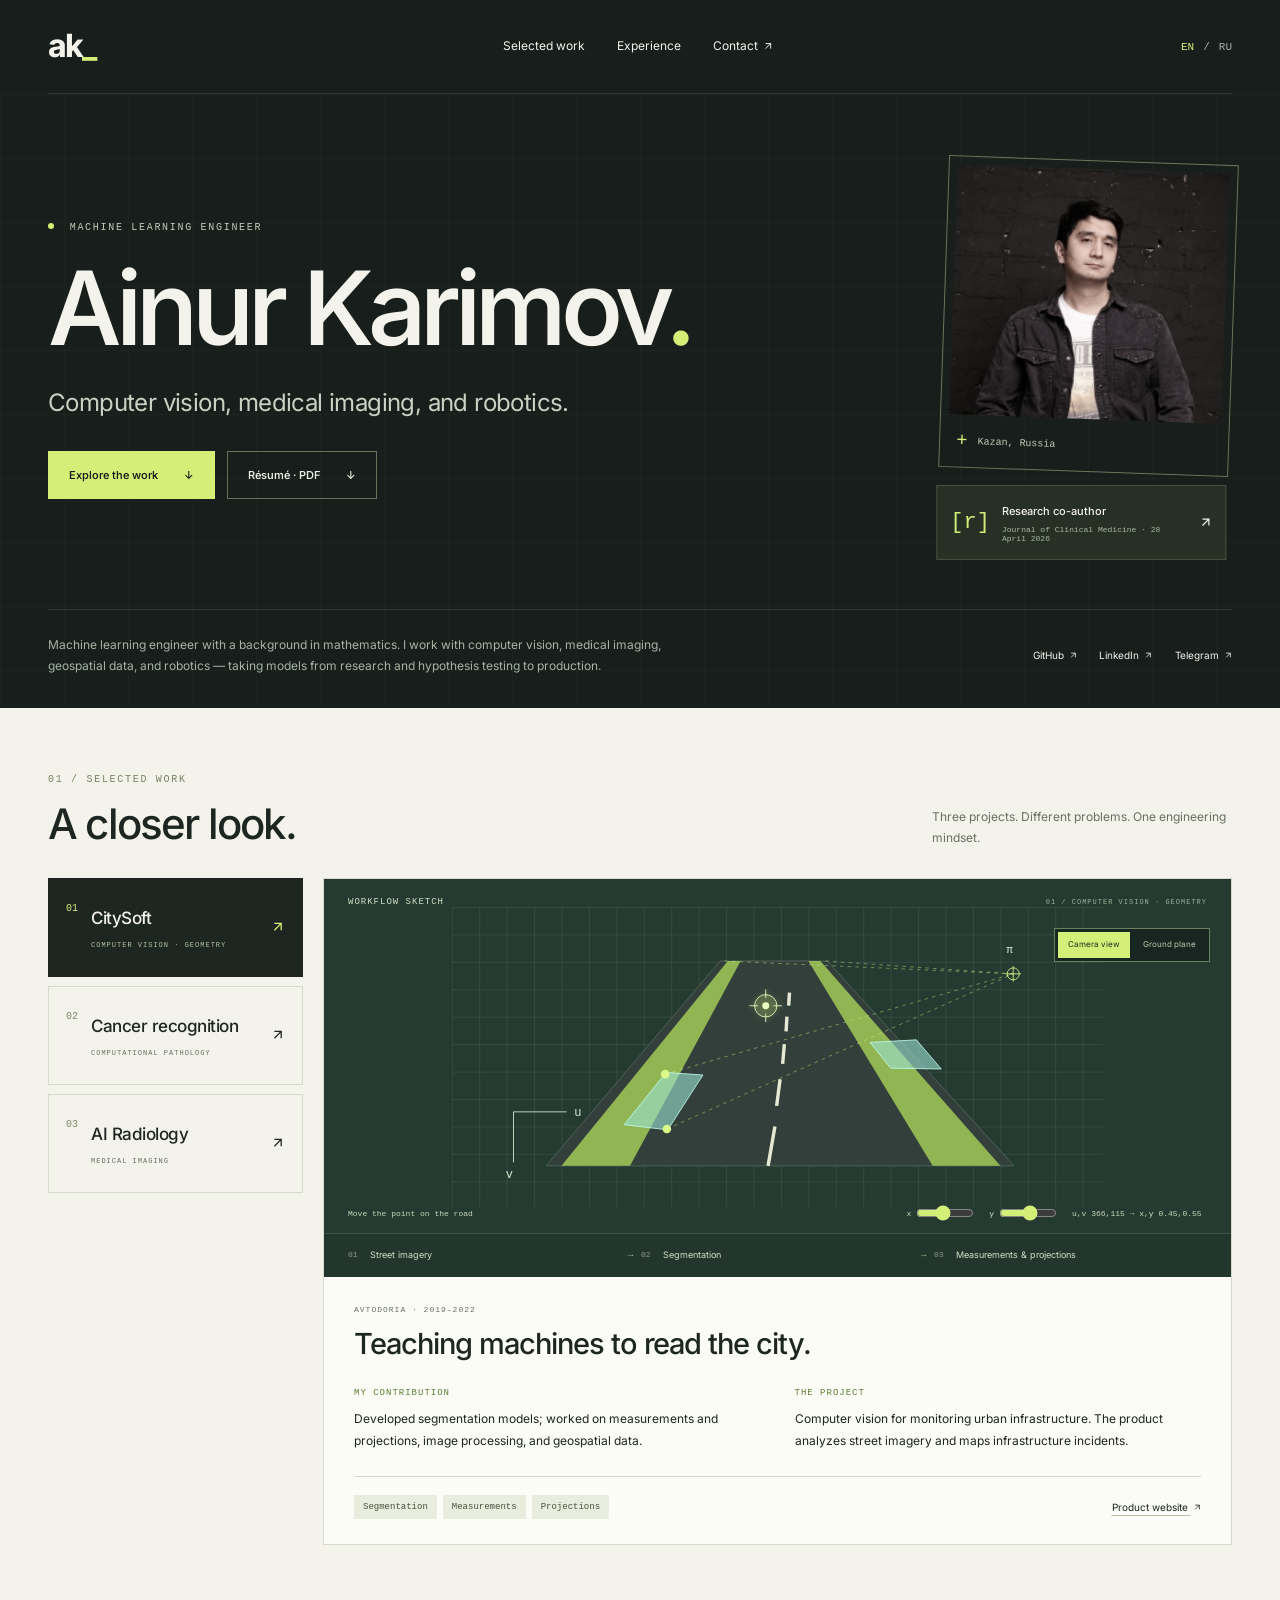
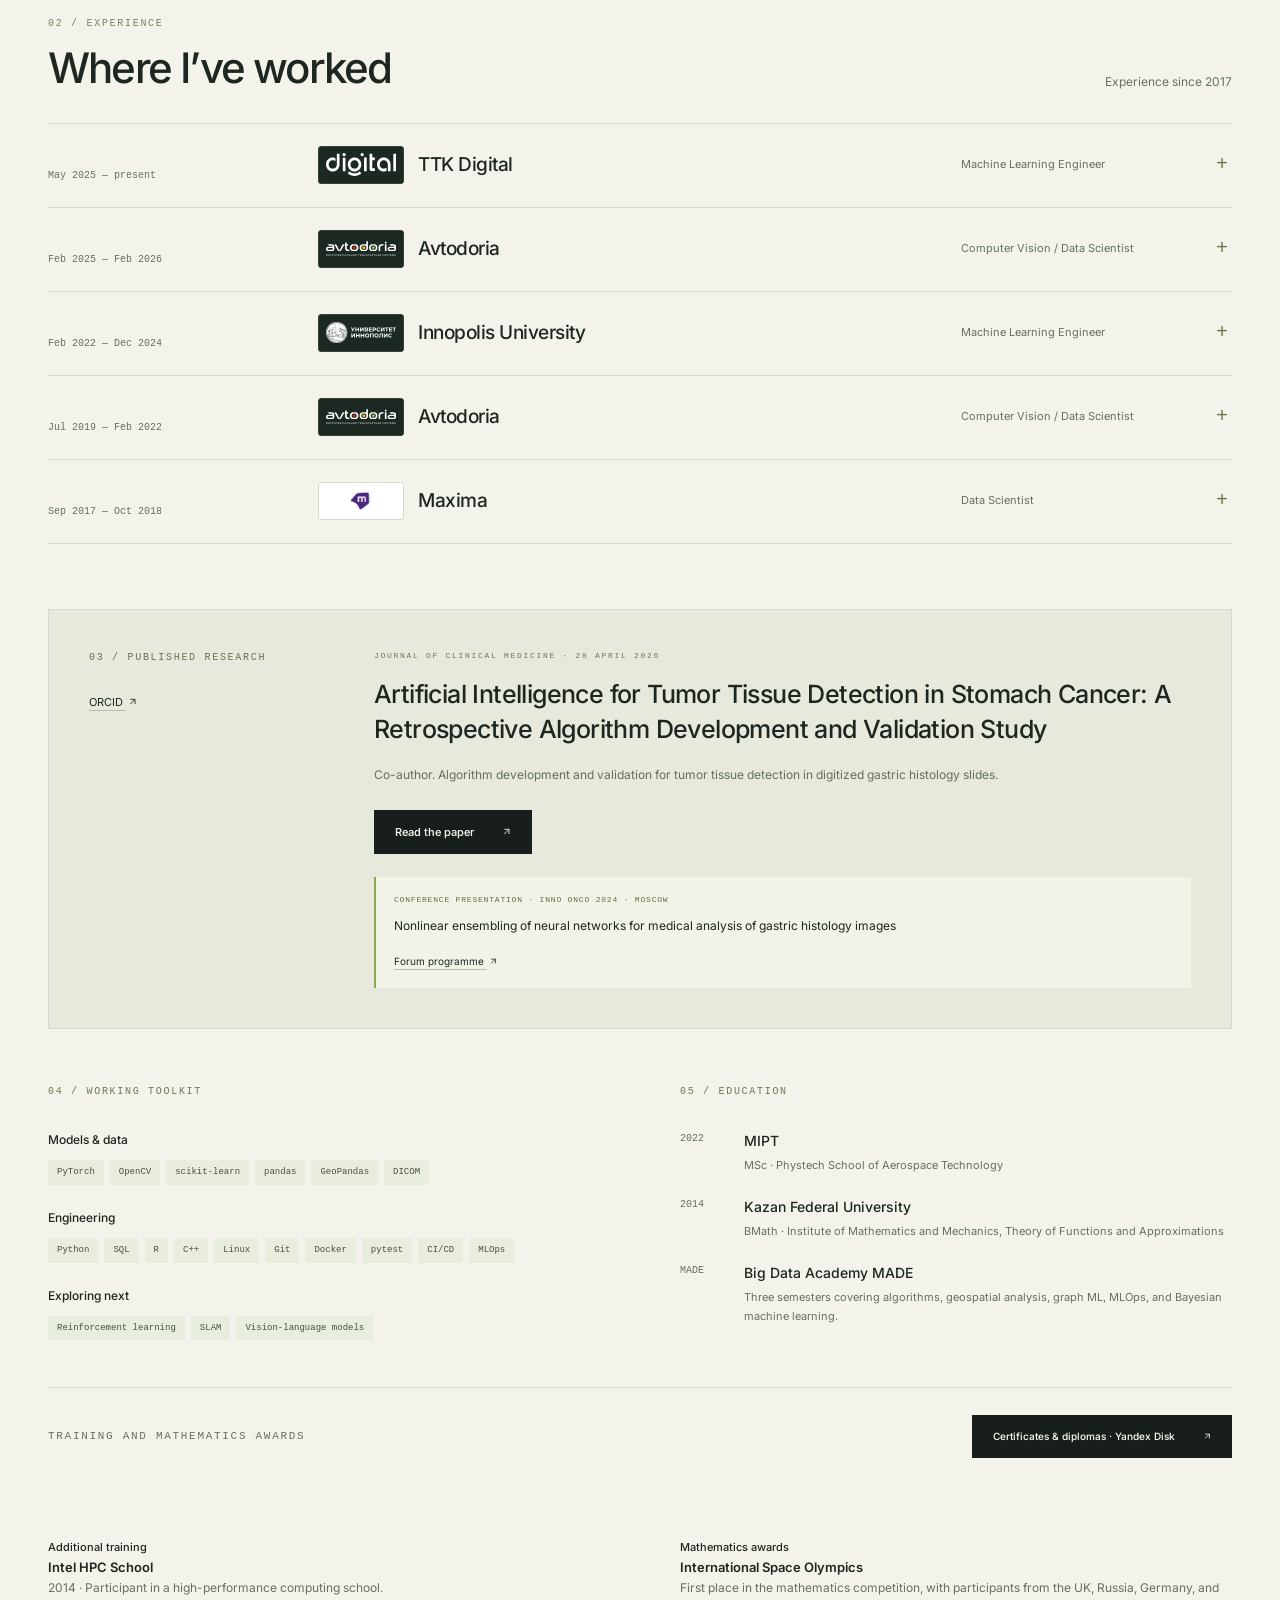
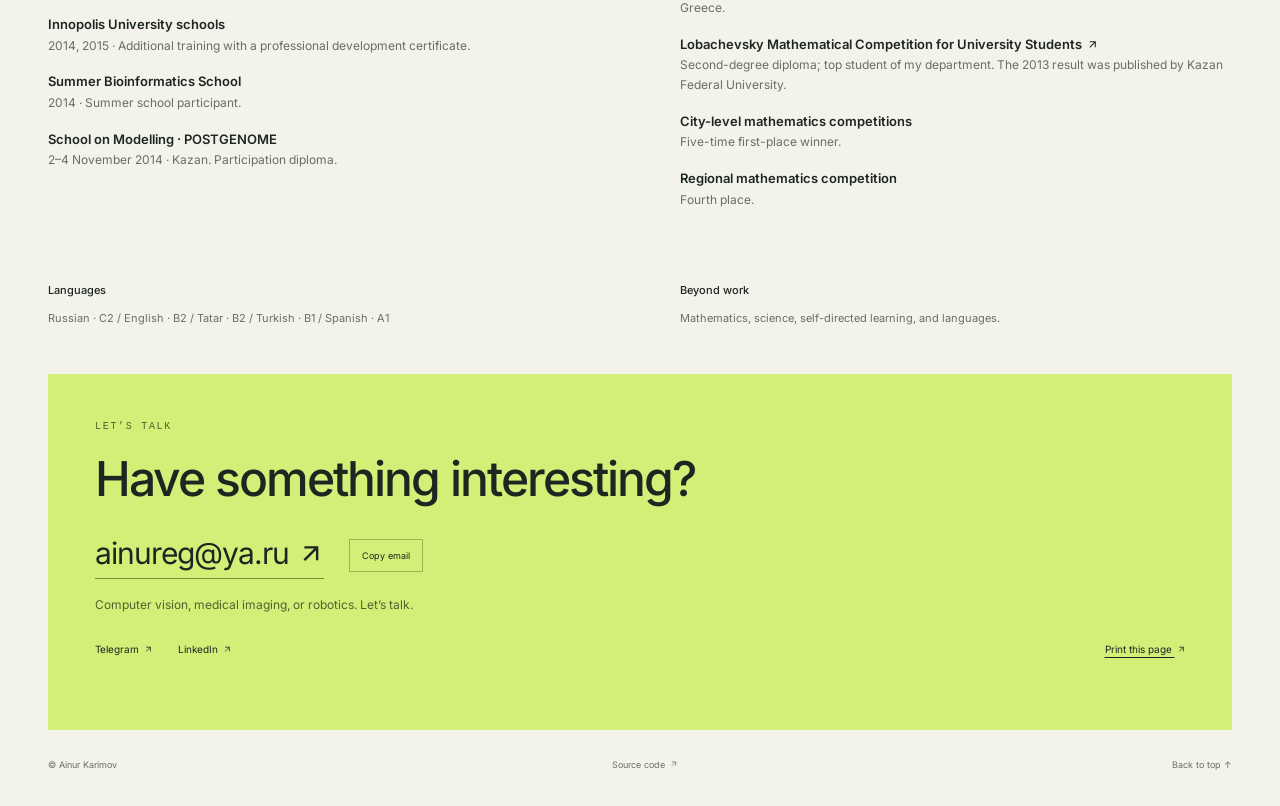
==== commit ae321834: "Publish resume from 9641a72cc8558a94ec633890b82485bc9226baf5" ====
--- a/index.html
+++ b/index.html
@@ -63,7 +63,7 @@
           <div class="job-detail"><ul class="job-bullets"><li>Developed segmentation models for CitySoft and worked on geometric measurements and projections.</li><li>Processed images and geospatial data; helped bring deep learning solutions to production.</li></ul><div class="tags"><span class="tag">CitySoft</span><span class="tag">Segmentation</span><span class="tag">Geometry</span><span class="tag">PyTorch</span><span class="tag">OpenCV</span><span class="tag">GeoPandas</span></div><a class="text-link" href="https://avtodoria.ru/" target="_blank" rel="noopener noreferrer">Avtodoria <svg class="external-arrow" viewBox="0 0 16 16" aria-hidden="true" focusable="false"><path d="M4 12 12 4M4 4h8v8"/></svg></a></div></details></li><li class="job"><div class="job-date">Sep 2017 — Oct 2018</div>
           <details><summary><span class="job-company"><span class="company-logo" data-theme="light"><img src="./assets/logos/maxima.svg" alt="" aria-hidden="true" width="72" height="28" loading="lazy"></span><span>Maxima</span></span><span class="role">Data Scientist</span><span class="expand-mark" aria-hidden="true">+</span></summary>
           <div class="job-detail"><ul class="job-bullets"><li>Conducted statistical research and hypothesis testing; automated Bayesian analytics.</li></ul><div class="tags"><span class="tag">Python</span><span class="tag">R</span><span class="tag">pandas</span><span class="tag">scikit-learn</span><span class="tag">statsmodels</span></div><a class="text-link" href="http://maxima.life/" target="_blank" rel="noopener noreferrer">Maxima <svg class="external-arrow" viewBox="0 0 16 16" aria-hidden="true" focusable="false"><path d="M4 12 12 4M4 4h8v8"/></svg></a></div></details></li></ol></section>
-    <section class="research" id="research"><div class="research-heading"><p class="eyebrow">03 / Published research</p><div class="research-monogram" aria-hidden="true">Aa<span><svg class="external-arrow" viewBox="0 0 16 16" aria-hidden="true" focusable="false"><path d="M4 12 12 4M4 4h8v8"/></svg></span></div><a class="text-link" href="https://orcid.org/0009-0000-4770-2534" target="_blank" rel="noopener noreferrer">ORCID <svg class="external-arrow" viewBox="0 0 16 16" aria-hidden="true" focusable="false"><path d="M4 12 12 4M4 4h8v8"/></svg></a></div><div class="research-content"><p class="eyebrow">Journal of Clinical Medicine · 28 April 2026</p><h2><a href="https://doi.org/10.3390/jcm15093370" target="_blank" rel="noopener noreferrer">Artificial Intelligence for Tumor Tissue Detection in Stomach Cancer: A Retrospective Algorithm Development and Validation Study</a></h2><p>Co-author. Algorithm development and validation for tumor tissue detection in digitized gastric histology slides.</p><a class="button dark" href="https://doi.org/10.3390/jcm15093370" target="_blank" rel="noopener noreferrer">Read the paper <svg class="external-arrow" viewBox="0 0 16 16" aria-hidden="true" focusable="false"><path d="M4 12 12 4M4 4h8v8"/></svg></a><div class="presentation-note"><p class="presentation-label">Conference presentation · Inno Onco 2024 · Moscow</p><p>Nonlinear ensembling of neural networks for medical analysis of gastric histology images</p><a class="text-link" href="https://inno-onco.ru/web/upload/files/forum_programm_2024.pdf#page=5" target="_blank" rel="noopener noreferrer">Forum programme <svg class="external-arrow" viewBox="0 0 16 16" aria-hidden="true" focusable="false"><path d="M4 12 12 4M4 4h8v8"/></svg></a></div></div></section>
+    <section class="research" id="research"><div class="research-heading"><p class="eyebrow">03 / Published research</p><a class="text-link" href="https://orcid.org/0009-0000-4770-2534" target="_blank" rel="noopener noreferrer">ORCID <svg class="external-arrow" viewBox="0 0 16 16" aria-hidden="true" focusable="false"><path d="M4 12 12 4M4 4h8v8"/></svg></a></div><div class="research-content"><p class="eyebrow">Journal of Clinical Medicine · 28 April 2026</p><h2><a href="https://doi.org/10.3390/jcm15093370" target="_blank" rel="noopener noreferrer">Artificial Intelligence for Tumor Tissue Detection in Stomach Cancer: A Retrospective Algorithm Development and Validation Study</a></h2><p>Co-author. Algorithm development and validation for tumor tissue detection in digitized gastric histology slides.</p><a class="button dark" href="https://doi.org/10.3390/jcm15093370" target="_blank" rel="noopener noreferrer">Read the paper <svg class="external-arrow" viewBox="0 0 16 16" aria-hidden="true" focusable="false"><path d="M4 12 12 4M4 4h8v8"/></svg></a><div class="presentation-note"><p class="presentation-label">Conference presentation · Inno Onco 2024 · Moscow</p><p>Nonlinear ensembling of neural networks for medical analysis of gastric histology images</p><a class="text-link" href="https://inno-onco.ru/web/upload/files/forum_programm_2024.pdf#page=5" target="_blank" rel="noopener noreferrer">Forum programme <svg class="external-arrow" viewBox="0 0 16 16" aria-hidden="true" focusable="false"><path d="M4 12 12 4M4 4h8v8"/></svg></a></div></div></section>
     <section class="background"><div class="toolkit"><p class="eyebrow">04 / Working toolkit</p><div class="skill-group"><h3>Models &amp; data</h3><div class="tags"><span class="tag">PyTorch</span><span class="tag">OpenCV</span><span class="tag">scikit-learn</span><span class="tag">pandas</span><span class="tag">GeoPandas</span><span class="tag">DICOM</span></div></div><div class="skill-group"><h3>Engineering</h3><div class="tags"><span class="tag">Python</span><span class="tag">SQL</span><span class="tag">R</span><span class="tag">C++</span><span class="tag">Linux</span><span class="tag">Git</span><span class="tag">Docker</span><span class="tag">pytest</span><span class="tag">CI/CD</span><span class="tag">MLOps</span></div></div><div class="skill-group"><h3>Exploring next</h3><div class="tags"><span class="tag">Reinforcement learning</span><span class="tag">SLAM</span><span class="tag">Vision-language models</span></div></div></div><div class="education"><p class="eyebrow">05 / Education</p><article class="education-item"><span class="mono">2022</span><div><h3>MIPT</h3><p>MSc · Phystech School of Aerospace Technology</p></div></article><article class="education-item"><span class="mono">2014</span><div><h3>Kazan Federal University</h3><p>BMath · Institute of Mathematics and Mechanics, Theory of Functions and Approximations</p></div></article><article class="education-item"><span class="mono">MADE</span><div><h3>Big Data Academy MADE</h3><p>Three semesters covering algorithms, geospatial analysis, graph ML, MLOps, and Bayesian machine learning.</p></div></article></div></section>
     <section class="personal academic" id="academic" aria-label="Training and mathematics awards"><header class="academic-header"><p class="eyebrow">Training and mathematics awards</p><a class="button dark" href="https://yadi.sk/d/aSyzcZ44-_l-8w?w=1" target="_blank" rel="noopener noreferrer">Certificates &amp; diplomas · Yandex Disk <svg class="external-arrow" viewBox="0 0 16 16" aria-hidden="true" focusable="false"><path d="M4 12 12 4M4 4h8v8"/></svg></a></header><div><h3>Additional training</h3><ul><li><strong>Intel HPC School</strong><span>2014 · Participant in a high-performance computing school.</span></li><li><strong>Innopolis University schools</strong><span>2014, 2015 · Additional training with a professional development certificate.</span></li><li><strong>Summer Bioinformatics School</strong><span>2014 · Summer school participant.</span></li><li><strong>School on Modelling · POSTGENOME</strong><span>2–4 November 2014 · Kazan. Participation diploma.</span></li></ul></div><div><h3>Mathematics awards</h3><ul><li><strong>International Space Olympics</strong><span>First place in the mathematics competition, with participants from the UK, Russia, Germany, and Greece.</span></li><li><strong><a href="https://kpfu.ru/ob-otkrytoj-povolzhskoj-matematicheskoj-olimpiade.html" target="_blank" rel="noopener noreferrer">Lobachevsky Mathematical Competition for University Students <svg class="external-arrow" viewBox="0 0 16 16" aria-hidden="true" focusable="false"><path d="M4 12 12 4M4 4h8v8"/></svg></a></strong><span>Second-degree diploma; top student of my department. The 2013 result was published by Kazan Federal University.</span></li><li><strong>City-level mathematics competitions</strong><span>Five-time first-place winner.</span></li><li><strong>Regional mathematics competition</strong><span>Fourth place.</span></li></ul></div></section>
     <section class="personal"><div><h3>Languages</h3><p>Russian · C2 / English · B2 / Tatar · B2 / Turkish · B1 / Spanish · A1</p></div><div><h3>Beyond work</h3><p>Mathematics, science, self-directed learning, and languages.</p></div></section>
--- a/styles.css
+++ b/styles.css
@@ -1,12 +1,12 @@
 @font-face{font-family:Inter;src:url('./assets/inter-latin.woff2') format('woff2');font-style:normal;font-weight:100 900;font-display:swap;unicode-range:U+0000-00FF,U+0131,U+0152-0153,U+02BB-02BC,U+02C6,U+02DA,U+02DC,U+0304,U+0308,U+0329,U+2000-206F,U+20AC,U+2122,U+2191,U+2193,U+2212,U+2215,U+FEFF,U+FFFD}
 @font-face{font-family:Inter;src:url('./assets/inter-cyrillic.woff2') format('woff2');font-style:normal;font-weight:100 900;font-display:swap;unicode-range:U+0301,U+0400-045F,U+0490-0491,U+04B0-04B1,U+2116}
-:root{--paper:#f3f3eb;--ink:#1d2620;--muted:#667063;--line:#d6dacd;--acid:#d4ef78;--dark:#171e1b;--mono:'Courier New',monospace}*{box-sizing:border-box}html{scroll-behavior:smooth;scroll-padding-top:26px}body{margin:0;background:var(--paper);color:var(--ink);font:15px/1.7 Inter,Arial,sans-serif;-webkit-font-smoothing:antialiased}a{color:inherit;text-decoration:none}button{font:inherit;color:inherit;cursor:pointer}button,a{-webkit-tap-highlight-color:transparent}a:hover{color:#557120}button:focus-visible,a:focus-visible,[tabindex]:focus-visible,summary:focus-visible{outline:2px solid #87a72f;outline-offset:5px}::selection{background:var(--acid);color:var(--dark)}.wrap{width:min(1200px,calc(100% - 96px));margin-inline:auto}.hero-shell{background:var(--dark);color:var(--paper);position:relative;overflow:hidden}.hero-shell:before{content:'';position:absolute;inset:0;background-image:linear-gradient(#b0c5a609 1px,transparent 1px),linear-gradient(90deg,#b0c5a609 1px,transparent 1px);background-size:64px 64px;pointer-events:none}.header,.hero,.hero-bottom{position:relative}.header{height:94px;display:flex;align-items:center;justify-content:space-between;border-bottom:1px solid #ffffff1c}.wordmark{font-size:32px;font-weight:750;letter-spacing:-2px}.wordmark span{color:var(--acid)}nav{display:flex;gap:32px;font-size:12px}nav a:hover,.hero-links a:hover{color:var(--acid)}.language{display:flex;align-items:center;gap:9px;font:11px var(--mono);color:#a1afa3}.language a[aria-current]{color:var(--acid)}.hero{display:grid;grid-template-columns:minmax(0,1fr) 290px;gap:70px;padding-block:66px 49px;align-items:center}.eyebrow{font:10px/1.6 var(--mono);letter-spacing:1.7px;text-transform:uppercase;margin:0 0 22px}.hero .eyebrow{color:#c0cdba}.dot{display:inline-block;width:6px;height:6px;margin-right:8px;border-radius:50%;background:var(--acid);vertical-align:1px}h1{font-size:clamp(68px,8vw,114px);max-width:780px;line-height:.98;letter-spacing:-6px;font-weight:550;margin:0 0 27px}.accent{color:var(--acid)}.intro{max-width:570px;font-size:24px;line-height:1.4;letter-spacing:-.6px;color:#c8d2c4;margin:0 0 32px}.hero-actions{display:flex;gap:12px;flex-wrap:wrap}.button{display:inline-flex;align-items:center;justify-content:space-between;gap:26px;padding:12px 20px;min-height:48px;font-size:11px;font-weight:550;border:1px solid transparent}.primary{background:var(--acid);color:var(--dark)}.primary:hover{background:#e5ffa1;color:var(--dark)}.secondary{border-color:#66715e;color:#edf1e6}.secondary:hover{border-color:var(--acid);color:var(--acid)}.dark{background:var(--dark);color:var(--paper)}.dark:hover{background:#354438;color:var(--paper)}.portrait{margin:0;position:relative;border:1px solid #69765e;padding:8px}.portrait img{width:100%;height:250px;object-fit:cover;object-position:center;filter:saturate(.55);display:block}.portrait figcaption{display:flex;align-items:center;gap:10px;font:10px var(--mono);padding:15px 8px 7px;color:#c0cdba}.portrait-corner{font-size:19px;color:var(--acid)}.hero-aside{transform:rotate(2deg)}.research-badge{display:flex;gap:12px;align-items:center;background:#263025;border:1px solid #475240;padding:16px 13px;margin-top:13px;transform:rotate(-2deg)}.research-badge:hover{color:var(--acid);border-color:var(--acid)}.badge-icon{font:22px var(--mono);color:var(--acid)}.research-badge strong{font-size:11px;font-weight:500;display:block}.research-badge small{font:8px var(--mono);display:block;color:#acb8a4;margin-top:4px}.research-badge>span:last-child{margin-left:auto}.hero-bottom{border-top:1px solid #ffffff1c;display:flex;align-items:center;justify-content:space-between;gap:50px;padding:24px 0 31px}.hero-bottom>p{font-size:12px;line-height:1.8;max-width:660px;color:#a6b4a5;margin:0}.hero-links{display:flex;gap:22px;font-size:10px;white-space:nowrap}.section-heading{padding:64px 0 30px;display:flex;align-items:end;justify-content:space-between;gap:40px}.section-heading .eyebrow{color:#788362;margin-bottom:12px}h2{font-size:42px;line-height:1.15;letter-spacing:-1.8px;font-weight:500;margin:0}.section-heading>p{font-size:12px;color:var(--muted);max-width:300px;margin:0;line-height:1.7}.case-explorer{display:grid;grid-template-columns:255px minmax(0,1fr);gap:20px}.case-tabs{display:flex;flex-direction:column;gap:9px}.case-tabs>button{border:1px solid var(--line);background:transparent;display:flex;gap:13px;align-items:center;text-align:left;min-height:99px;padding:21px 17px}.case-tabs>button:hover{border-color:#88987b;background:#e9eddf}.case-tabs>button[aria-selected=true]{background:var(--ink);border-color:var(--ink);color:var(--paper)}.case-number{align-self:flex-start;font:10px var(--mono);color:#7c8b6c;padding-top:3px}.case-tabs [aria-selected=true] .case-number{color:var(--acid)}.case-tabs strong{font-size:17px;font-weight:500;display:block;letter-spacing:-.5px}.case-tabs small{font:7px/1.7 var(--mono);letter-spacing:1px;display:block;color:var(--muted);margin-top:7px}.case-tabs [aria-selected=true] small{color:#b4c2a7}.case-arrow{margin-left:auto;font-size:16px}.case-tabs [aria-selected=true] .case-arrow{color:var(--acid)}.case-stage{min-width:0}.case-panel{border:1px solid var(--line);background:#fbfcf5}.case-panel[hidden]{display:none}.case-visual{background:#253a30;color:#d2e0c7;position:relative;overflow:hidden}.visual-cancer{background:#3e3441;color:#decfde}.visual-radiology{background:#202e3e;color:#becfe0}.visual-topline{display:flex;justify-content:space-between;align-items:center;padding:18px 24px 0;font:9px var(--mono);letter-spacing:1px;text-transform:uppercase;gap:20px}.visual-coordinates{font-size:7px;opacity:.7}.work-visual{width:100%;height:auto;max-height:300px;display:block}.view-control{position:absolute;right:21px;top:49px;display:flex;z-index:1;background:#16251fe8;border:1px solid #6b825f;padding:3px;gap:3px}.view-control button{font-size:8px;border:0;padding:6px 10px;background:none;color:#bdcbb2}.view-control [aria-pressed=true]{color:#1c2c20;background:var(--acid)}.ground-scene{display:none}.road-visual[data-view=ground] .ground-scene{display:block}.road-visual[data-view=ground] .camera-scene{display:none}.pipeline{list-style:none;margin:0;padding:14px 24px;display:grid;grid-template-columns:repeat(3,1fr);gap:20px;border-top:1px solid #ffffff20;background:#00000012}.pipeline li{font-size:9px;line-height:1.6;position:relative;padding-left:22px}.pipeline span{position:absolute;left:0;top:0;font:8px/1.8 var(--mono);opacity:.6}.pipeline li:not(:last-child):after{content:'→';position:absolute;right:-14px;top:0;color:#b6ce9e}.case-content{padding:27px 30px 25px}.case-content>.eyebrow{font-size:8px;letter-spacing:1px;color:var(--muted);margin-bottom:10px}.case-content h3{font-size:29px;letter-spacing:-1px;line-height:1.25;font-weight:500;max-width:650px;margin:0 0 25px}.case-columns{display:grid;grid-template-columns:1fr 1fr;gap:34px}.case-columns h4{font:9px var(--mono);letter-spacing:1px;text-transform:uppercase;margin:0 0 10px;color:#617c37}.case-columns p{font-size:12px;line-height:1.85;margin:0}.case-bottom{display:flex;align-items:center;justify-content:space-between;gap:20px;margin-top:24px;padding-top:18px;border-top:1px solid var(--line);flex-wrap:wrap}.tags{display:flex;flex-wrap:wrap;gap:6px}.tag{font:9px/1.6 var(--mono);padding:5px 9px;background:#e9edde;color:#46523c}.project-links{display:flex;flex-wrap:wrap;gap:18px}.project-link{font-size:10px;text-decoration:underline;text-underline-offset:4px;text-decoration-color:#b7c1a8}.experience{margin-top:12px}.experience .section-heading{padding-top:59px}.jobs{list-style:none;padding:0;margin:0;border-top:1px solid var(--line)}.job{display:grid;grid-template-columns:235px minmax(0,1fr);gap:35px;border-bottom:1px solid var(--line);padding:22px 0;align-items:baseline}.job-date{font:10px/1.8 var(--mono);color:var(--muted)}.job details{min-width:0}.job summary{display:grid;grid-template-columns:1fr 235px 16px;align-items:baseline;gap:20px;list-style:none;cursor:pointer}.job summary::-webkit-details-marker{display:none}.job-company{font-size:19px;font-weight:500;letter-spacing:-.5px}.role{font-size:11px;color:var(--muted)}.expand-mark{font:20px var(--mono);color:#6a7d4a}.job details[open] .expand-mark{transform:rotate(45deg)}.job-detail{padding-top:14px;max-width:700px}.job-detail p{font-size:13px;line-height:1.8;margin:0 0 15px}.job-detail .tags{margin-bottom:16px}.text-link{font-size:11px;text-decoration:underline;text-underline-offset:4px;text-decoration-color:#b7c1a8}.research{margin:65px 0 0;padding:40px;display:grid;grid-template-columns:230px minmax(0,1fr);gap:55px;background:#e6e9dc;border:1px solid #d5dac8}.research-heading .eyebrow{color:#65754d}.research-monogram{font-size:85px;line-height:1.4;letter-spacing:-7px;font-weight:500}.research-monogram span{font-size:30px;vertical-align:top;letter-spacing:0;color:#779442}.research-content>.eyebrow{font-size:8px;color:#6b7956;margin-bottom:15px}.research-content h2{font-size:25px;letter-spacing:-.6px;line-height:1.4}.research-content>p:not(.eyebrow){font-size:12px;color:#647059;line-height:1.85;margin:17px 0 23px}.research-content .button{min-height:42px}.background{display:grid;grid-template-columns:1fr 1fr;gap:80px;padding:55px 0 40px;border-bottom:1px solid var(--line)}.background>.toolkit>.eyebrow,.background>.education>.eyebrow{margin-bottom:30px;color:#6a7c50}.skill-group+.skill-group{margin-top:23px}.skill-group h3{font-size:12px;font-weight:500;margin:0 0 10px}.education-item{display:grid;grid-template-columns:48px minmax(0,1fr);gap:16px;margin-bottom:20px}.mono{font:10px/1.8 var(--mono);color:var(--muted)}.education-item h3{font-size:14px;font-weight:500;line-height:1.5;margin:0}.education-item p{font-size:11px;color:var(--muted);margin:5px 0 0;line-height:1.8}.personal{display:grid;grid-template-columns:1fr 1fr;gap:80px;padding:27px 0 45px}.personal h3{font-size:11px;font-weight:500;margin:0}.personal p{font-size:11px;color:var(--muted);line-height:1.9;margin:8px 0 0}.contact{background:var(--acid);padding:45px 47px;position:relative}.contact .eyebrow{color:#516230;margin-bottom:16px}.contact h2{font-size:48px;letter-spacing:-2px;max-width:900px}.contact-row{display:flex;align-items:center;gap:25px;margin-top:26px;flex-wrap:wrap}.contact-email{font-size:30px;letter-spacing:-1px;border-bottom:1px solid #728e37;padding-bottom:4px;line-height:1.4}.copy-email{border:1px solid #9bb650;background:transparent;font-size:9px;padding:8px 12px}.copy-email:hover{background:#c2e363}.contact>p:not(.eyebrow):not(.copy-status){font-size:12px;margin:16px 0 0;color:#516230}.contact-socials{display:flex;align-items:center;gap:25px;font-size:10px;margin-top:25px}.contact-socials button{border:0;background:none;padding:0;font-size:10px;margin-left:auto;text-decoration:underline;text-underline-offset:4px}.copy-status{font-size:10px;margin:10px 0 0;min-height:17px}.footer{padding:27px 0 34px;display:flex;justify-content:space-between;gap:20px;font-size:9px;color:var(--muted)}.external-arrow{width:.85em;height:.85em;vertical-align:-.06em;stroke:currentColor;stroke-width:1.5;fill:none;margin-left:2px}.skip-link{position:absolute;top:-100px;left:20px;padding:10px;background:var(--acid);color:var(--dark);z-index:3}.skip-link:focus{top:10px}
+:root{--paper:#f3f3eb;--ink:#1d2620;--muted:#667063;--line:#d6dacd;--acid:#d4ef78;--dark:#171e1b;--mono:'Courier New',monospace}*{box-sizing:border-box}html{scroll-behavior:smooth;scroll-padding-top:26px}body{margin:0;background:var(--paper);color:var(--ink);font:15px/1.7 Inter,Arial,sans-serif;-webkit-font-smoothing:antialiased}a{color:inherit;text-decoration:none}button{font:inherit;color:inherit;cursor:pointer}button,a{-webkit-tap-highlight-color:transparent}a:hover{color:#557120}button:focus-visible,a:focus-visible,[tabindex]:focus-visible,summary:focus-visible{outline:2px solid #87a72f;outline-offset:5px}::selection{background:var(--acid);color:var(--dark)}.wrap{width:min(1200px,calc(100% - 96px));margin-inline:auto}.hero-shell{background:var(--dark);color:var(--paper);position:relative;overflow:hidden}.hero-shell:before{content:'';position:absolute;inset:0;background-image:linear-gradient(#b0c5a609 1px,transparent 1px),linear-gradient(90deg,#b0c5a609 1px,transparent 1px);background-size:64px 64px;pointer-events:none}.header,.hero,.hero-bottom{position:relative}.header{height:94px;display:flex;align-items:center;justify-content:space-between;border-bottom:1px solid #ffffff1c}.wordmark{font-size:32px;font-weight:750;letter-spacing:-2px}.wordmark span{color:var(--acid)}nav{display:flex;gap:32px;font-size:12px}nav a:hover,.hero-links a:hover{color:var(--acid)}.language{display:flex;align-items:center;gap:9px;font:11px var(--mono);color:#a1afa3}.language a[aria-current]{color:var(--acid)}.hero{display:grid;grid-template-columns:minmax(0,1fr) 290px;gap:70px;padding-block:66px 49px;align-items:center}.eyebrow{font:10px/1.6 var(--mono);letter-spacing:1.7px;text-transform:uppercase;margin:0 0 22px}.hero .eyebrow{color:#c0cdba}.dot{display:inline-block;width:6px;height:6px;margin-right:8px;border-radius:50%;background:var(--acid);vertical-align:1px}h1{font-size:clamp(68px,8vw,114px);max-width:780px;line-height:.98;letter-spacing:-6px;font-weight:550;margin:0 0 27px}.accent{color:var(--acid)}.intro{max-width:570px;font-size:24px;line-height:1.4;letter-spacing:-.6px;color:#c8d2c4;margin:0 0 32px}.hero-actions{display:flex;gap:12px;flex-wrap:wrap}.button{display:inline-flex;align-items:center;justify-content:space-between;gap:26px;padding:12px 20px;min-height:48px;font-size:11px;font-weight:550;border:1px solid transparent}.primary{background:var(--acid);color:var(--dark)}.primary:hover{background:#e5ffa1;color:var(--dark)}.secondary{border-color:#66715e;color:#edf1e6}.secondary:hover{border-color:var(--acid);color:var(--acid)}.dark{background:var(--dark);color:var(--paper)}.dark:hover{background:#354438;color:var(--paper)}.portrait{margin:0;position:relative;border:1px solid #69765e;padding:8px}.portrait img{width:100%;height:250px;object-fit:cover;object-position:center;filter:saturate(.55);display:block}.portrait figcaption{display:flex;align-items:center;gap:10px;font:10px var(--mono);padding:15px 8px 7px;color:#c0cdba}.portrait-corner{font-size:19px;color:var(--acid)}.hero-aside{transform:rotate(2deg)}.research-badge{display:flex;gap:12px;align-items:center;background:#263025;border:1px solid #475240;padding:16px 13px;margin-top:13px;transform:rotate(-2deg)}.research-badge:hover{color:var(--acid);border-color:var(--acid)}.badge-icon{font:22px var(--mono);color:var(--acid)}.research-badge strong{font-size:11px;font-weight:500;display:block}.research-badge small{font:8px var(--mono);display:block;color:#acb8a4;margin-top:4px}.research-badge>span:last-child{margin-left:auto}.hero-bottom{border-top:1px solid #ffffff1c;display:flex;align-items:center;justify-content:space-between;gap:50px;padding:24px 0 31px}.hero-bottom>p{font-size:12px;line-height:1.8;max-width:660px;color:#a6b4a5;margin:0}.hero-links{display:flex;gap:22px;font-size:10px;white-space:nowrap}.section-heading{padding:64px 0 30px;display:flex;align-items:end;justify-content:space-between;gap:40px}.section-heading .eyebrow{color:#788362;margin-bottom:12px}h2{font-size:42px;line-height:1.15;letter-spacing:-1.8px;font-weight:500;margin:0}.section-heading>p{font-size:12px;color:var(--muted);max-width:300px;margin:0;line-height:1.7}.case-explorer{display:grid;grid-template-columns:255px minmax(0,1fr);gap:20px}.case-tabs{display:flex;flex-direction:column;gap:9px}.case-tabs>button{border:1px solid var(--line);background:transparent;display:flex;gap:13px;align-items:center;text-align:left;min-height:99px;padding:21px 17px}.case-tabs>button:hover{border-color:#88987b;background:#e9eddf}.case-tabs>button[aria-selected=true]{background:var(--ink);border-color:var(--ink);color:var(--paper)}.case-number{align-self:flex-start;font:10px var(--mono);color:#7c8b6c;padding-top:3px}.case-tabs [aria-selected=true] .case-number{color:var(--acid)}.case-tabs strong{font-size:17px;font-weight:500;display:block;letter-spacing:-.5px}.case-tabs small{font:7px/1.7 var(--mono);letter-spacing:1px;display:block;color:var(--muted);margin-top:7px}.case-tabs [aria-selected=true] small{color:#b4c2a7}.case-arrow{margin-left:auto;font-size:16px}.case-tabs [aria-selected=true] .case-arrow{color:var(--acid)}.case-stage{min-width:0}.case-panel{border:1px solid var(--line);background:#fbfcf5}.case-panel[hidden]{display:none}.case-visual{background:#253a30;color:#d2e0c7;position:relative;overflow:hidden}.visual-cancer{background:#3e3441;color:#decfde}.visual-radiology{background:#202e3e;color:#becfe0}.visual-topline{display:flex;justify-content:space-between;align-items:center;padding:18px 24px 0;font:9px var(--mono);letter-spacing:1px;text-transform:uppercase;gap:20px}.visual-coordinates{font-size:7px;opacity:.7}.work-visual{width:100%;height:auto;max-height:300px;display:block}.view-control{position:absolute;right:21px;top:49px;display:flex;z-index:1;background:#16251fe8;border:1px solid #6b825f;padding:3px;gap:3px}.view-control button{font-size:8px;border:0;padding:6px 10px;background:none;color:#bdcbb2}.view-control [aria-pressed=true]{color:#1c2c20;background:var(--acid)}.ground-scene{display:none}.road-visual[data-view=ground] .ground-scene{display:block}.road-visual[data-view=ground] .camera-scene{display:none}.pipeline{list-style:none;margin:0;padding:14px 24px;display:grid;grid-template-columns:repeat(3,1fr);gap:20px;border-top:1px solid #ffffff20;background:#00000012}.pipeline li{font-size:9px;line-height:1.6;position:relative;padding-left:22px}.pipeline span{position:absolute;left:0;top:0;font:8px/1.8 var(--mono);opacity:.6}.pipeline li:not(:last-child):after{content:'→';position:absolute;right:-14px;top:0;color:#b6ce9e}.case-content{padding:27px 30px 25px}.case-content>.eyebrow{font-size:8px;letter-spacing:1px;color:var(--muted);margin-bottom:10px}.case-content h3{font-size:29px;letter-spacing:-1px;line-height:1.25;font-weight:500;max-width:650px;margin:0 0 25px}.case-columns{display:grid;grid-template-columns:1fr 1fr;gap:34px}.case-columns h4{font:9px var(--mono);letter-spacing:1px;text-transform:uppercase;margin:0 0 10px;color:#617c37}.case-columns p{font-size:12px;line-height:1.85;margin:0}.case-bottom{display:flex;align-items:center;justify-content:space-between;gap:20px;margin-top:24px;padding-top:18px;border-top:1px solid var(--line);flex-wrap:wrap}.tags{display:flex;flex-wrap:wrap;gap:6px}.tag{font:9px/1.6 var(--mono);padding:5px 9px;background:#e9edde;color:#46523c}.project-links{display:flex;flex-wrap:wrap;gap:18px}.project-link{font-size:10px;text-decoration:underline;text-underline-offset:4px;text-decoration-color:#b7c1a8}.experience{margin-top:12px}.experience .section-heading{padding-top:59px}.jobs{list-style:none;padding:0;margin:0;border-top:1px solid var(--line)}.job{display:grid;grid-template-columns:235px minmax(0,1fr);gap:35px;border-bottom:1px solid var(--line);padding:22px 0;align-items:baseline}.job-date{font:10px/1.8 var(--mono);color:var(--muted)}.job details{min-width:0}.job summary{display:grid;grid-template-columns:1fr 235px 16px;align-items:baseline;gap:20px;list-style:none;cursor:pointer}.job summary::-webkit-details-marker{display:none}.job-company{font-size:19px;font-weight:500;letter-spacing:-.5px}.role{font-size:11px;color:var(--muted)}.expand-mark{font:20px var(--mono);color:#6a7d4a}.job details[open] .expand-mark{transform:rotate(45deg)}.job-detail{padding-top:14px;max-width:700px}.job-detail p{font-size:13px;line-height:1.8;margin:0 0 15px}.job-detail .tags{margin-bottom:16px}.text-link{font-size:11px;text-decoration:underline;text-underline-offset:4px;text-decoration-color:#b7c1a8}.research{margin:65px 0 0;padding:40px;display:grid;grid-template-columns:230px minmax(0,1fr);gap:55px;background:#e6e9dc;border:1px solid #d5dac8}.research-heading .eyebrow{color:#65754d}.research-content>.eyebrow{font-size:8px;color:#6b7956;margin-bottom:15px}.research-content h2{font-size:25px;letter-spacing:-.6px;line-height:1.4}.research-content>p:not(.eyebrow){font-size:12px;color:#647059;line-height:1.85;margin:17px 0 23px}.research-content .button{min-height:42px}.background{display:grid;grid-template-columns:1fr 1fr;gap:80px;padding:55px 0 40px;border-bottom:1px solid var(--line)}.background>.toolkit>.eyebrow,.background>.education>.eyebrow{margin-bottom:30px;color:#6a7c50}.skill-group+.skill-group{margin-top:23px}.skill-group h3{font-size:12px;font-weight:500;margin:0 0 10px}.education-item{display:grid;grid-template-columns:48px minmax(0,1fr);gap:16px;margin-bottom:20px}.mono{font:10px/1.8 var(--mono);color:var(--muted)}.education-item h3{font-size:14px;font-weight:500;line-height:1.5;margin:0}.education-item p{font-size:11px;color:var(--muted);margin:5px 0 0;line-height:1.8}.personal{display:grid;grid-template-columns:1fr 1fr;gap:80px;padding:27px 0 45px}.personal h3{font-size:11px;font-weight:500;margin:0}.personal p{font-size:11px;color:var(--muted);line-height:1.9;margin:8px 0 0}.contact{background:var(--acid);padding:45px 47px;position:relative}.contact .eyebrow{color:#516230;margin-bottom:16px}.contact h2{font-size:48px;letter-spacing:-2px;max-width:900px}.contact-row{display:flex;align-items:center;gap:25px;margin-top:26px;flex-wrap:wrap}.contact-email{font-size:30px;letter-spacing:-1px;border-bottom:1px solid #728e37;padding-bottom:4px;line-height:1.4}.copy-email{border:1px solid #9bb650;background:transparent;font-size:9px;padding:8px 12px}.copy-email:hover{background:#c2e363}.contact>p:not(.eyebrow):not(.copy-status){font-size:12px;margin:16px 0 0;color:#516230}.contact-socials{display:flex;align-items:center;gap:25px;font-size:10px;margin-top:25px}.contact-socials button{border:0;background:none;padding:0;font-size:10px;margin-left:auto;text-decoration:underline;text-underline-offset:4px}.copy-status{font-size:10px;margin:10px 0 0;min-height:17px}.footer{padding:27px 0 34px;display:flex;justify-content:space-between;gap:20px;font-size:9px;color:var(--muted)}.external-arrow{width:.85em;height:.85em;vertical-align:-.06em;stroke:currentColor;stroke-width:1.5;fill:none;margin-left:2px}.skip-link{position:absolute;top:-100px;left:20px;padding:10px;background:var(--acid);color:var(--dark);z-index:3}.skip-link:focus{top:10px}
 @media(min-width:1400px){h1{max-width:640px}}
 @media(max-width:1100px){.wrap{width:calc(100% - 64px)}.hero{grid-template-columns:minmax(0,1fr) 250px;gap:40px}h1{font-size:90px;letter-spacing:-5px}.intro{font-size:21px}.portrait img{height:225px}.case-explorer{grid-template-columns:215px minmax(0,1fr);gap:14px}.case-tabs>button{padding:18px 13px;gap:10px}.case-tabs strong{font-size:15px}.case-tabs small{font-size:6px}.case-content{padding:24px}.case-content h3{font-size:25px}.case-columns{gap:22px}.job{grid-template-columns:185px minmax(0,1fr);gap:25px}.job summary{grid-template-columns:1fr 190px 16px}.research{grid-template-columns:185px minmax(0,1fr);gap:35px;padding:35px}.hero-bottom{gap:35px}.hero-bottom>p{font-size:11px}.background,.personal{gap:45px}}
-@media(max-width:800px){.hero{grid-template-columns:minmax(0,1fr) 205px;gap:30px;padding-top:50px}h1{font-size:73px;letter-spacing:-4px}.portrait img{height:200px}.research-badge{padding:13px 9px;gap:8px}.research-badge strong{font-size:9px}.research-badge small{font-size:6px}.badge-icon{font-size:18px}.hero-bottom{display:block}.hero-links{margin-top:18px}.case-explorer{grid-template-columns:1fr}.case-tabs{flex-direction:row;gap:10px}.case-tabs>button{flex:1;min-width:0;min-height:85px;padding:15px 12px;gap:9px}.case-tabs small{font-size:6px;letter-spacing:.5px}.case-arrow{display:none}.case-tabs strong{font-size:15px}.work-visual{max-height:280px}.job{grid-template-columns:155px minmax(0,1fr);gap:20px}.job summary{grid-template-columns:1fr 16px;gap:3px 15px}.job-company{font-size:18px}.role{grid-row:2;grid-column:1}.expand-mark{grid-column:2;grid-row:1 / span 2;align-self:center}.research{grid-template-columns:130px minmax(0,1fr);padding:28px;gap:25px}.research-content h2{font-size:22px}.research-heading .eyebrow{font-size:8px}.research-monogram{font-size:65px}.contact h2{font-size:39px}.section-heading>p{max-width:230px}.background{gap:35px}}
-@media(max-width:560px){.wrap{width:calc(100% - 36px)}.header{height:73px}.wordmark{font-size:28px}nav{gap:16px;font-size:10px}nav a:last-child{display:none}.language{font-size:10px;gap:6px}.hero{grid-template-columns:1fr;gap:36px;padding:39px 0 28px}.hero-main>.eyebrow{font-size:9px;letter-spacing:1.3px}h1{font-size:78px;line-height:.96;letter-spacing:-4.5px;max-width:360px;margin-bottom:23px}.intro{font-size:21px;max-width:320px}.button{padding:11px 16px;gap:19px;font-size:10px}.hero-aside{display:grid;grid-template-columns:115px minmax(0,1fr);gap:18px;align-items:center;transform:none}.portrait{padding:5px;transform:rotate(-2deg)}.portrait img{height:112px}.portrait figcaption{padding:8px 3px 3px;font-size:7px;gap:5px}.portrait-corner{font-size:13px}.research-badge{margin:0;transform:none;padding:17px 13px;gap:9px}.research-badge strong{font-size:10px}.research-badge small{font-size:7px;line-height:1.7}.research-badge>span:last-child{display:none}.hero-bottom{padding:21px 0 25px}.hero-bottom>p{font-size:11px}.hero-links{gap:25px;margin-top:17px}.section-heading{padding:39px 0 22px;display:block}.section-heading h2{font-size:36px;letter-spacing:-1.5px}.section-heading>p{max-width:none;margin-top:14px;font-size:11px}.section-heading .eyebrow{font-size:9px}.case-tabs{gap:6px}.case-tabs>button{padding:12px 9px;display:block;min-height:87px}.case-number{display:block;margin-bottom:7px;font-size:8px;padding:0}.case-tabs strong{font-size:12px;letter-spacing:-.3px}.case-tabs small{display:none}.case-explorer{gap:10px}.visual-topline{font-size:8px;padding:15px 16px 0}.visual-coordinates{display:none}.work-visual{min-height:175px}.view-control{top:37px;right:12px}.view-control button{font-size:7px;padding:5px 7px}.pipeline{padding:12px 15px;gap:14px}.pipeline li{font-size:7px;padding-left:0}.pipeline span{position:static;display:block;margin-bottom:3px;font-size:7px}.pipeline li:not(:last-child):after{right:-10px;top:13px}.case-content{padding:22px 20px}.case-content h3{font-size:25px;margin-bottom:20px}.case-content>.eyebrow{font-size:7px}.case-columns{grid-template-columns:1fr;gap:19px}.case-columns h4{font-size:8px;margin-bottom:7px}.case-columns p{font-size:12px}.case-bottom{gap:16px;margin-top:21px;padding-top:16px}.tag{font-size:8px;padding:5px 7px}.project-link{font-size:9px}.experience .section-heading{padding-top:38px}.job{grid-template-columns:1fr;gap:8px;padding:18px 0}.job-date{font-size:9px}.job summary{gap:3px 15px}.job-company{font-size:18px}.role{font-size:10px}.job-detail p{font-size:12px}.research{margin-top:39px;grid-template-columns:1fr;padding:25px;gap:22px}.research-heading{display:flex;align-items:center;justify-content:space-between;gap:15px}.research-heading .eyebrow{margin:0}.research-monogram{display:none}.research-heading>.text-link{font-size:9px}.research-content h2{font-size:22px}.research-content>.eyebrow{font-size:7px}.research-content>p:not(.eyebrow){font-size:11px}.background{grid-template-columns:1fr;gap:35px;padding:36px 0 28px}.background>.toolkit>.eyebrow,.background>.education>.eyebrow{font-size:9px;margin-bottom:22px}.personal{grid-template-columns:1fr;gap:23px;padding:24px 0 32px}.contact{padding:29px 23px 20px}.contact h2{font-size:36px;letter-spacing:-1.5px}.contact-row{gap:16px;margin-top:23px}.contact-email{font-size:24px}.copy-email{font-size:8px}.contact>p:not(.eyebrow):not(.copy-status){font-size:11px}.contact-socials{gap:20px;flex-wrap:wrap}.contact-socials button{font-size:9px;margin:0}.footer{font-size:8px;gap:12px}}
+@media(max-width:800px){.hero{grid-template-columns:minmax(0,1fr) 205px;gap:30px;padding-top:50px}h1{font-size:73px;letter-spacing:-4px}.portrait img{height:200px}.research-badge{padding:13px 9px;gap:8px}.research-badge strong{font-size:9px}.research-badge small{font-size:6px}.badge-icon{font-size:18px}.hero-bottom{display:block}.hero-links{margin-top:18px}.case-explorer{grid-template-columns:1fr}.case-tabs{flex-direction:row;gap:10px}.case-tabs>button{flex:1;min-width:0;min-height:85px;padding:15px 12px;gap:9px}.case-tabs small{font-size:6px;letter-spacing:.5px}.case-arrow{display:none}.case-tabs strong{font-size:15px}.work-visual{max-height:280px}.job{grid-template-columns:155px minmax(0,1fr);gap:20px}.job summary{grid-template-columns:1fr 16px;gap:3px 15px}.job-company{font-size:18px}.role{grid-row:2;grid-column:1}.expand-mark{grid-column:2;grid-row:1 / span 2;align-self:center}.research{grid-template-columns:130px minmax(0,1fr);padding:28px;gap:25px}.research-content h2{font-size:22px}.research-heading .eyebrow{font-size:8px}.contact h2{font-size:39px}.section-heading>p{max-width:230px}.background{gap:35px}}
+@media(max-width:560px){.wrap{width:calc(100% - 36px)}.header{height:73px}.wordmark{font-size:28px}nav{gap:16px;font-size:10px}nav a:last-child{display:none}.language{font-size:10px;gap:6px}.hero{grid-template-columns:1fr;gap:36px;padding:39px 0 28px}.hero-main>.eyebrow{font-size:9px;letter-spacing:1.3px}h1{font-size:78px;line-height:.96;letter-spacing:-4.5px;max-width:360px;margin-bottom:23px}.intro{font-size:21px;max-width:320px}.button{padding:11px 16px;gap:19px;font-size:10px}.hero-aside{display:grid;grid-template-columns:115px minmax(0,1fr);gap:18px;align-items:center;transform:none}.portrait{padding:5px;transform:rotate(-2deg)}.portrait img{height:112px}.portrait figcaption{padding:8px 3px 3px;font-size:7px;gap:5px}.portrait-corner{font-size:13px}.research-badge{margin:0;transform:none;padding:17px 13px;gap:9px}.research-badge strong{font-size:10px}.research-badge small{font-size:7px;line-height:1.7}.research-badge>span:last-child{display:none}.hero-bottom{padding:21px 0 25px}.hero-bottom>p{font-size:11px}.hero-links{gap:25px;margin-top:17px}.section-heading{padding:39px 0 22px;display:block}.section-heading h2{font-size:36px;letter-spacing:-1.5px}.section-heading>p{max-width:none;margin-top:14px;font-size:11px}.section-heading .eyebrow{font-size:9px}.case-tabs{gap:6px}.case-tabs>button{padding:12px 9px;display:block;min-height:87px}.case-number{display:block;margin-bottom:7px;font-size:8px;padding:0}.case-tabs strong{font-size:12px;letter-spacing:-.3px}.case-tabs small{display:none}.case-explorer{gap:10px}.visual-topline{font-size:8px;padding:15px 16px 0}.visual-coordinates{display:none}.work-visual{min-height:175px}.view-control{top:37px;right:12px}.view-control button{font-size:7px;padding:5px 7px}.pipeline{padding:12px 15px;gap:14px}.pipeline li{font-size:7px;padding-left:0}.pipeline span{position:static;display:block;margin-bottom:3px;font-size:7px}.pipeline li:not(:last-child):after{right:-10px;top:13px}.case-content{padding:22px 20px}.case-content h3{font-size:25px;margin-bottom:20px}.case-content>.eyebrow{font-size:7px}.case-columns{grid-template-columns:1fr;gap:19px}.case-columns h4{font-size:8px;margin-bottom:7px}.case-columns p{font-size:12px}.case-bottom{gap:16px;margin-top:21px;padding-top:16px}.tag{font-size:8px;padding:5px 7px}.project-link{font-size:9px}.experience .section-heading{padding-top:38px}.job{grid-template-columns:1fr;gap:8px;padding:18px 0}.job-date{font-size:9px}.job summary{gap:3px 15px}.job-company{font-size:18px}.role{font-size:10px}.job-detail p{font-size:12px}.research{margin-top:39px;grid-template-columns:1fr;padding:25px;gap:22px}.research-heading{display:flex;align-items:center;justify-content:space-between;gap:15px}.research-heading .eyebrow{margin:0}.research-heading>.text-link{font-size:9px}.research-content h2{font-size:22px}.research-content>.eyebrow{font-size:7px}.research-content>p:not(.eyebrow){font-size:11px}.background{grid-template-columns:1fr;gap:35px;padding:36px 0 28px}.background>.toolkit>.eyebrow,.background>.education>.eyebrow{font-size:9px;margin-bottom:22px}.personal{grid-template-columns:1fr;gap:23px;padding:24px 0 32px}.contact{padding:29px 23px 20px}.contact h2{font-size:36px;letter-spacing:-1.5px}.contact-row{gap:16px;margin-top:23px}.contact-email{font-size:24px}.copy-email{font-size:8px}.contact>p:not(.eyebrow):not(.copy-status){font-size:11px}.contact-socials{gap:20px;flex-wrap:wrap}.contact-socials button{font-size:9px;margin:0}.footer{font-size:8px;gap:12px}}
 @media(prefers-reduced-motion:reduce){html{scroll-behavior:auto}}
-@media print{body{background:white;color:black;font-size:10px}.wrap{width:100%}.header,.hero-aside,.hero-actions,.hero-links,.hero-bottom,.case-tabs,.case-visual,.copy-email,.copy-status,.contact-socials,.footer,.skip-link{display:none!important}.hero-shell{background:white;color:black}.hero-shell:before{display:none}.hero{display:block;padding:0 0 16px}h1{font-size:42px;letter-spacing:-2px;margin-bottom:12px}.hero .eyebrow{color:black;font-size:8px}.intro{font-size:15px;color:black;margin:0}.accent{color:black}.section-heading{padding:20px 0 15px}.section-heading h2{font-size:24px}.section-heading>p{display:none}.case-explorer{display:block}.case-panel[hidden]{display:block}.case-panel{break-inside:avoid;margin-bottom:12px}.case-content{padding:15px}.case-content h3{font-size:19px;margin-bottom:12px}.case-columns{grid-template-columns:1fr 1fr}.case-columns p{font-size:10px}.case-bottom{margin-top:12px;padding-top:10px}.job{grid-template-columns:155px 1fr;padding:13px 0;break-inside:avoid}.job summary{display:block}.job-company{font-size:14px}.role{margin-left:15px}.expand-mark{display:none}.job-detail{padding-top:10px}.job-detail p{font-size:10px}.research{margin-top:20px;padding:20px;grid-template-columns:140px 1fr;gap:20px;break-inside:avoid}.research-monogram{font-size:45px}.research-content h2{font-size:17px}.research-content .button{display:none}.background{padding:25px 0 20px;gap:35px;grid-template-columns:1fr 1fr}.personal{padding:15px 0;gap:35px;grid-template-columns:1fr 1fr}.contact{padding:15px;background:white;border-top:1px solid #aaa;break-inside:avoid}.contact h2,.contact .eyebrow,.contact>p:not(.copy-status){display:none}.contact-row{margin:0}.contact-email{font-size:18px}.tag{font-size:8px;padding:3px 6px}}
+@media print{body{background:white;color:black;font-size:10px}.wrap{width:100%}.header,.hero-aside,.hero-actions,.hero-links,.hero-bottom,.case-tabs,.case-visual,.copy-email,.copy-status,.contact-socials,.footer,.skip-link{display:none!important}.hero-shell{background:white;color:black}.hero-shell:before{display:none}.hero{display:block;padding:0 0 16px}h1{font-size:42px;letter-spacing:-2px;margin-bottom:12px}.hero .eyebrow{color:black;font-size:8px}.intro{font-size:15px;color:black;margin:0}.accent{color:black}.section-heading{padding:20px 0 15px}.section-heading h2{font-size:24px}.section-heading>p{display:none}.case-explorer{display:block}.case-panel[hidden]{display:block}.case-panel{break-inside:avoid;margin-bottom:12px}.case-content{padding:15px}.case-content h3{font-size:19px;margin-bottom:12px}.case-columns{grid-template-columns:1fr 1fr}.case-columns p{font-size:10px}.case-bottom{margin-top:12px;padding-top:10px}.job{grid-template-columns:155px 1fr;padding:13px 0;break-inside:avoid}.job summary{display:block}.job-company{font-size:14px}.role{margin-left:15px}.expand-mark{display:none}.job-detail{padding-top:10px}.job-detail p{font-size:10px}.research{margin-top:20px;padding:20px;grid-template-columns:140px 1fr;gap:20px;break-inside:avoid}.research-content h2{font-size:17px}.research-content .button{display:none}.background{padding:25px 0 20px;gap:35px;grid-template-columns:1fr 1fr}.personal{padding:15px 0;gap:35px;grid-template-columns:1fr 1fr}.contact{padding:15px;background:white;border-top:1px solid #aaa;break-inside:avoid}.contact h2,.contact .eyebrow,.contact>p:not(.copy-status){display:none}.contact-row{margin:0}.contact-email{font-size:18px}.tag{font-size:8px;padding:3px 6px}}
 
 .header-shell{background:var(--dark);color:var(--paper)}
 html:not(.js) .case-tabs,html:not(.js) .view-control,html:not(.js) [data-copy-email],html:not(.js) [data-print]{display:none}
